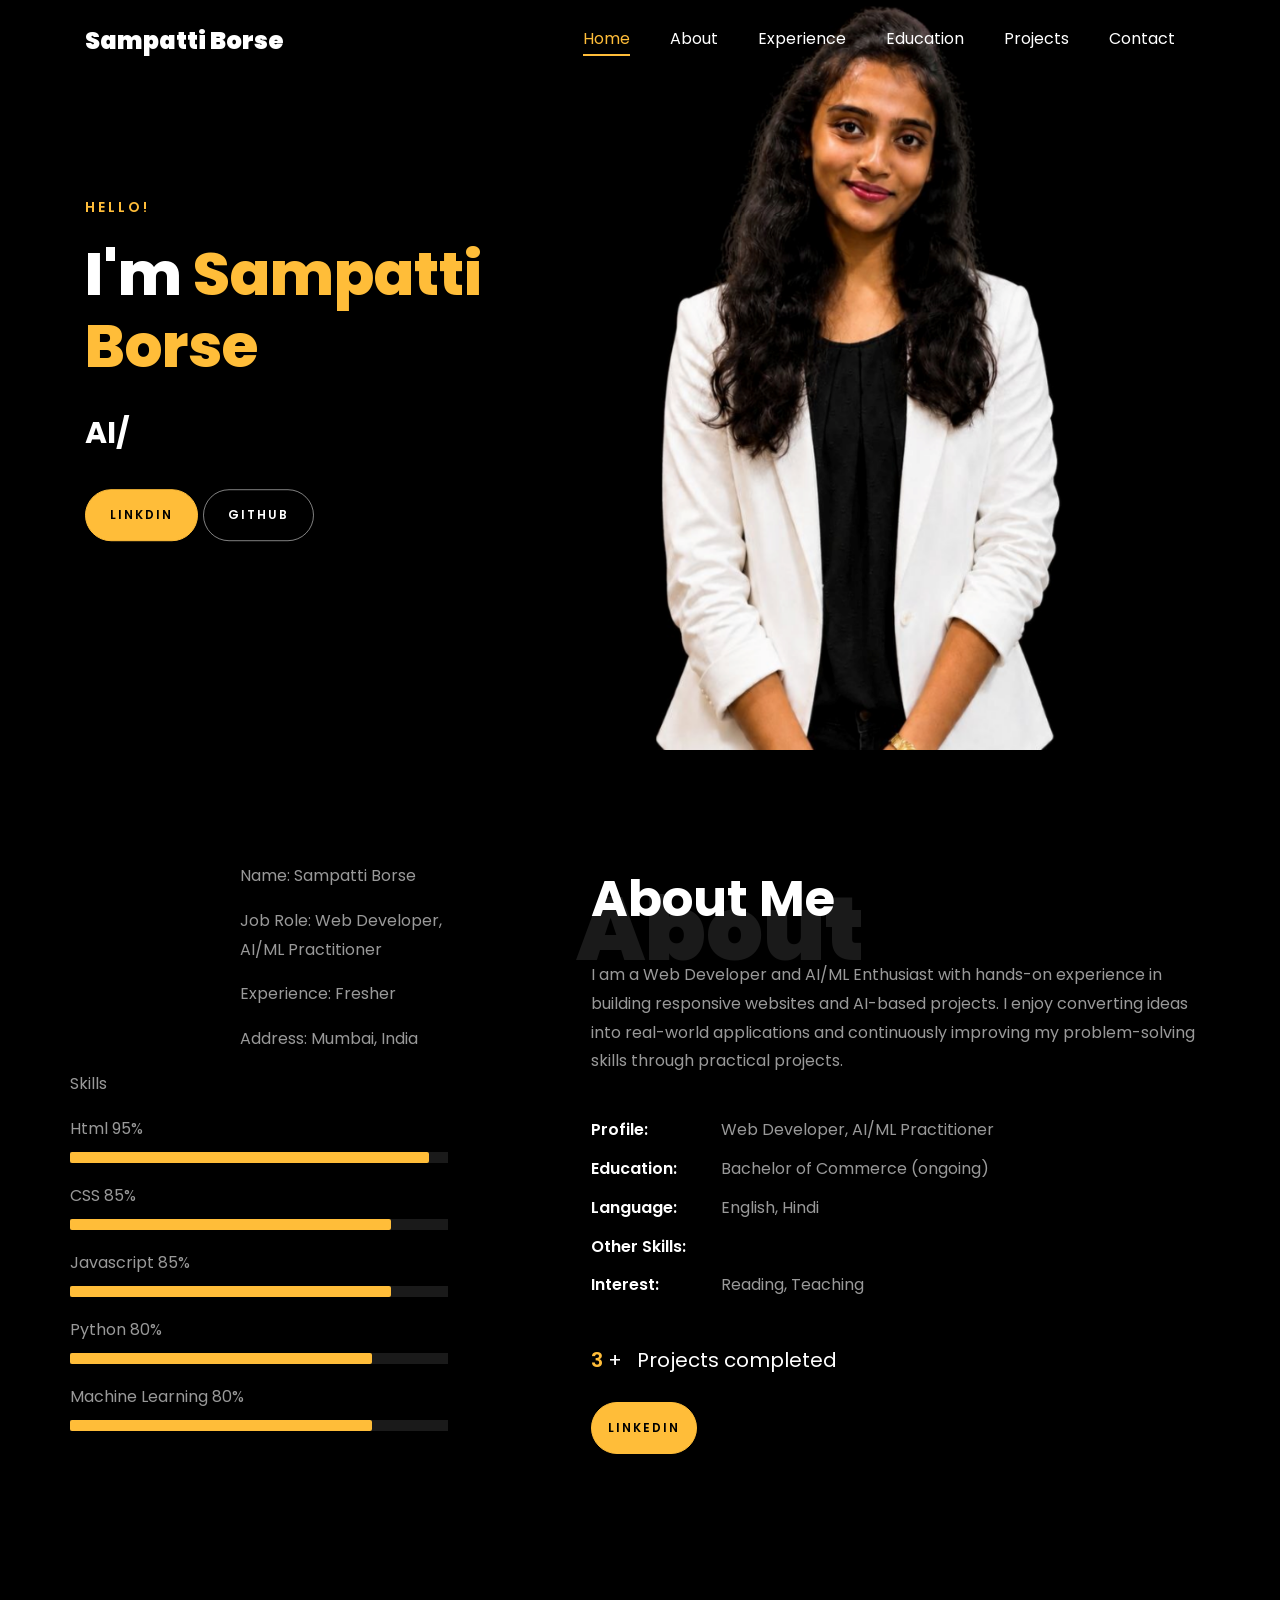
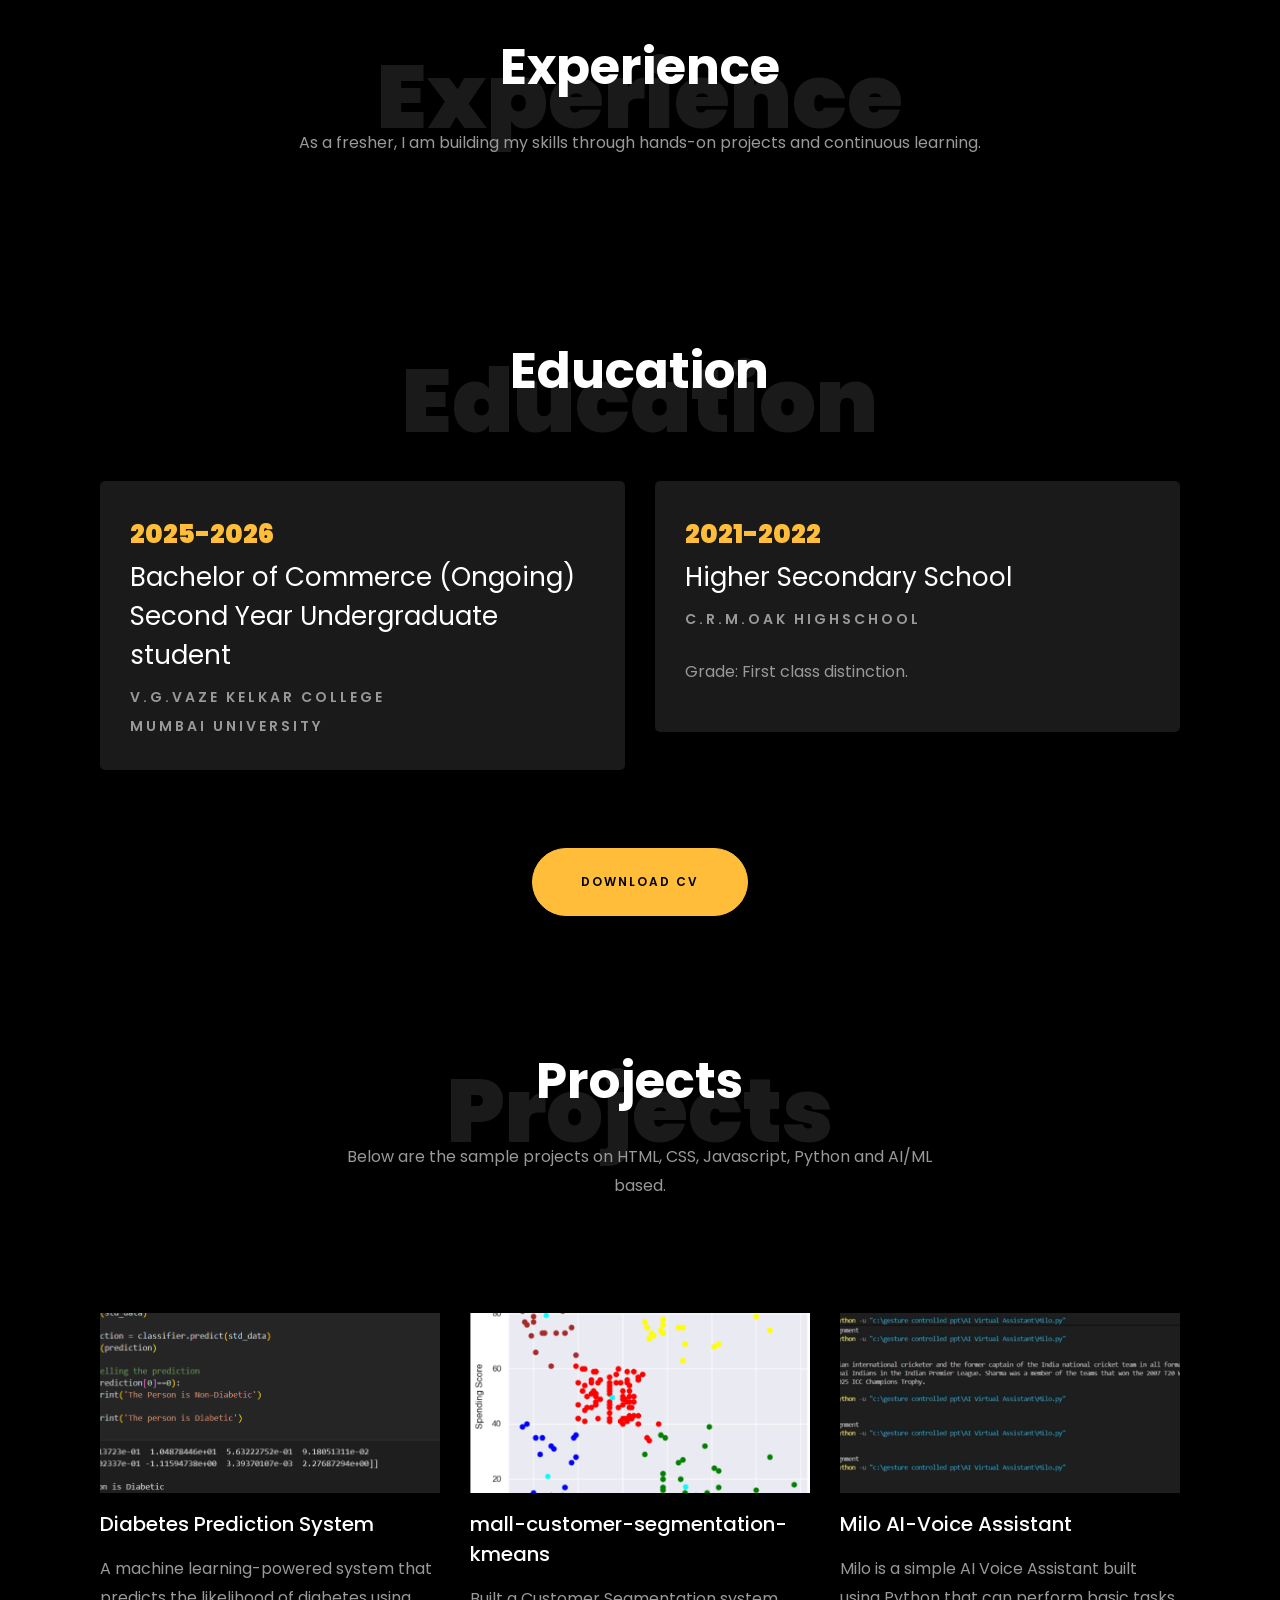
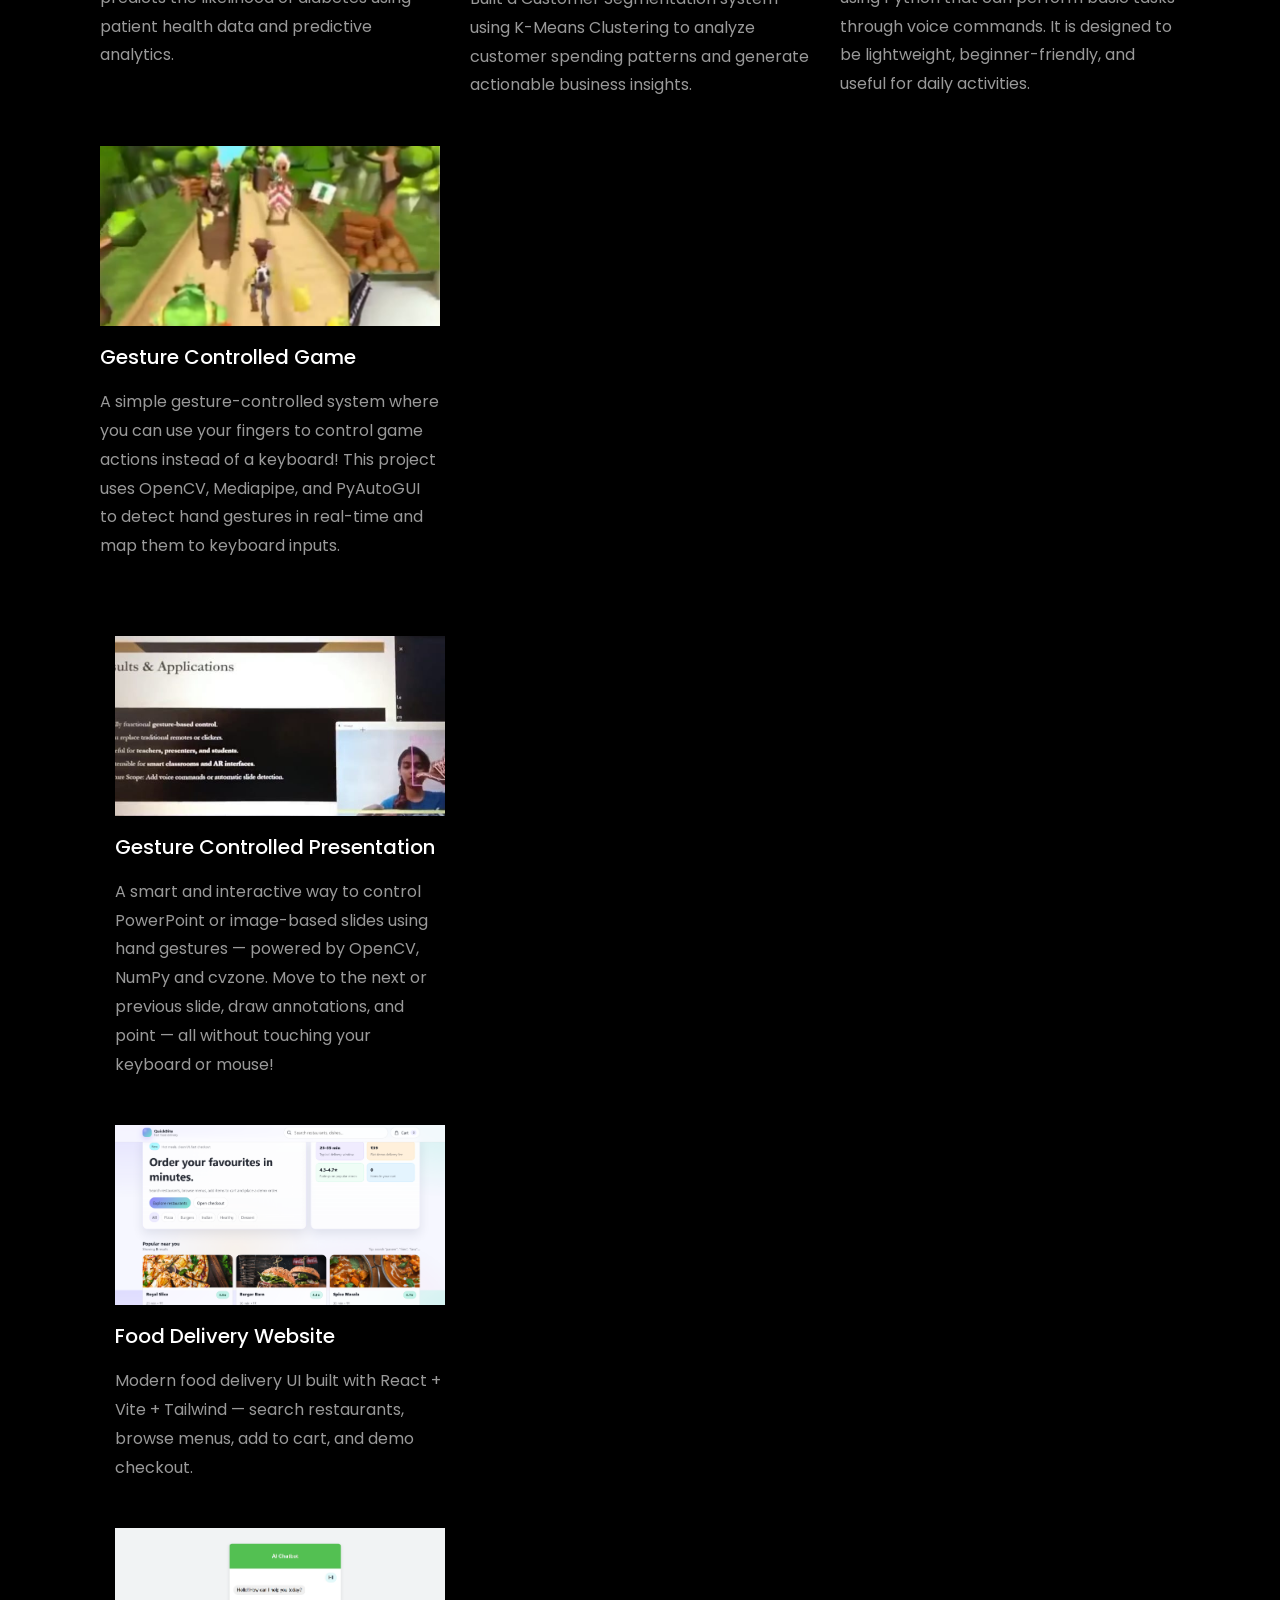
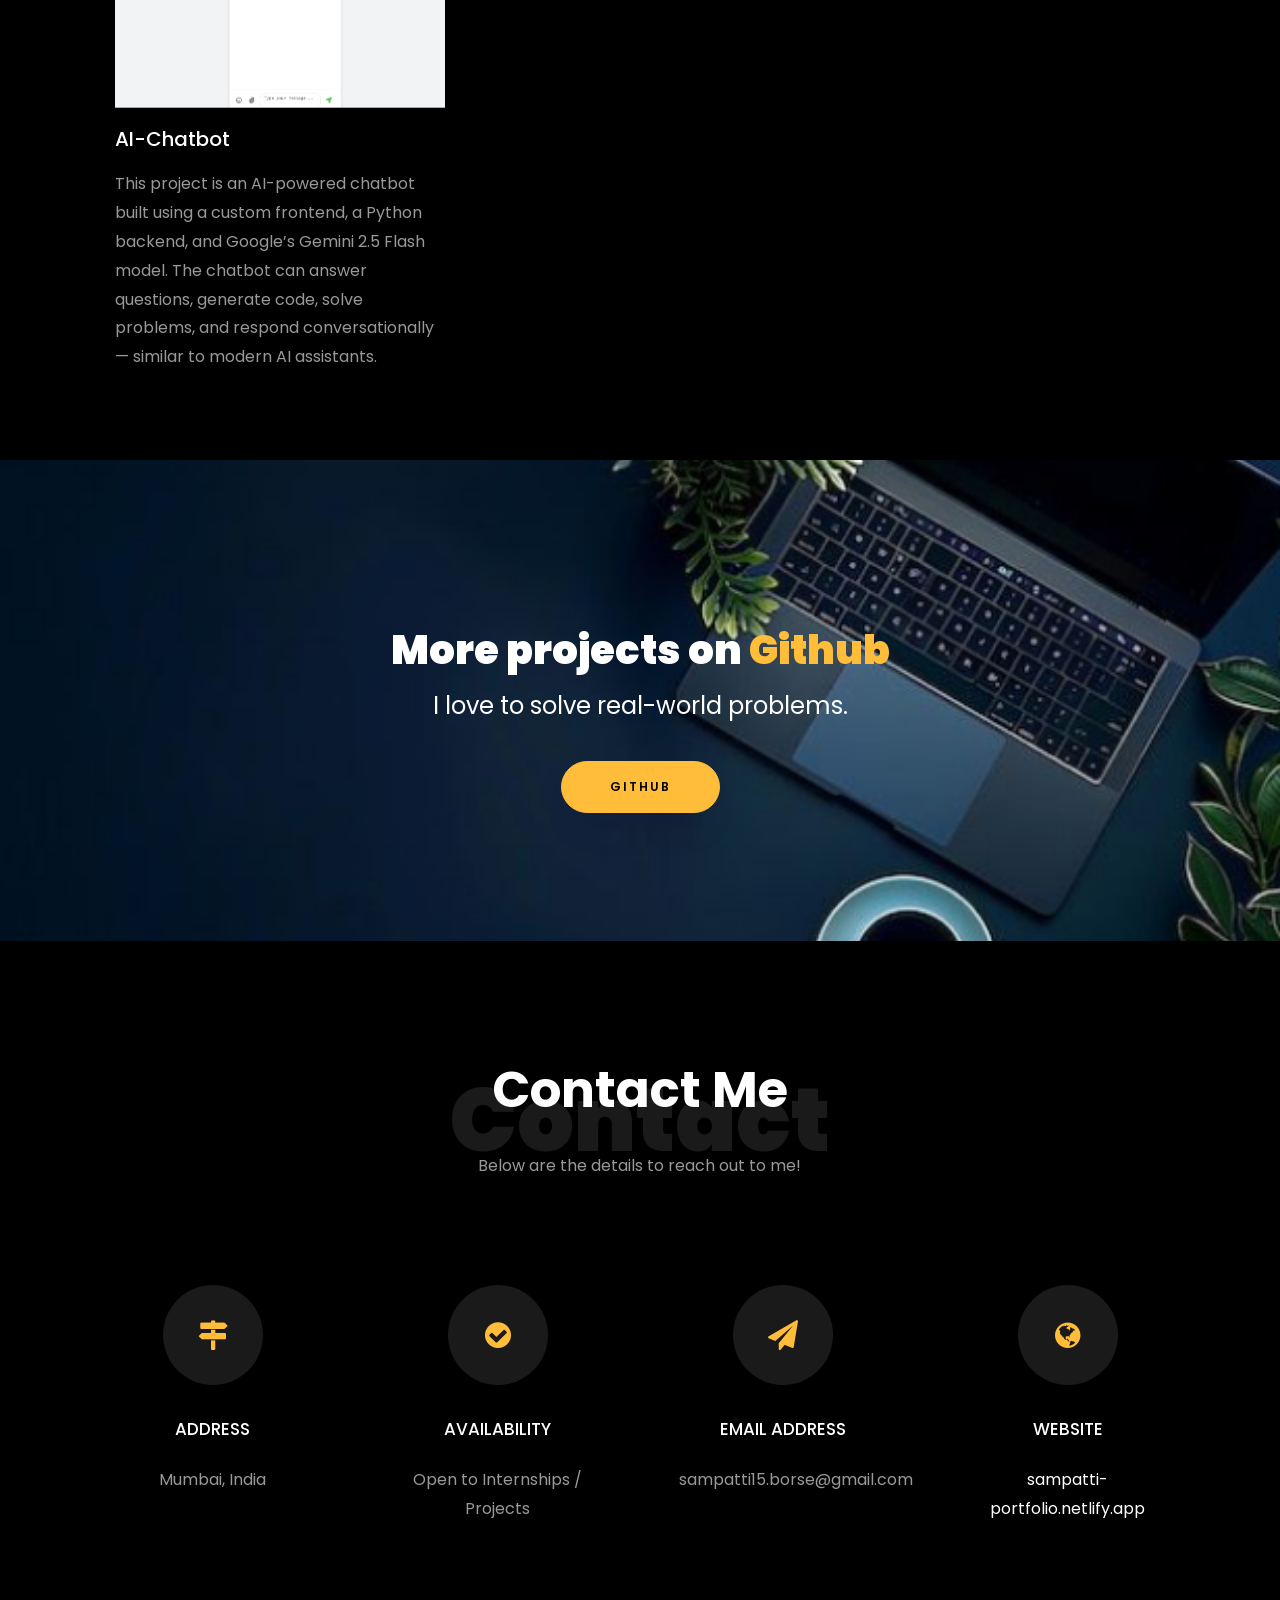
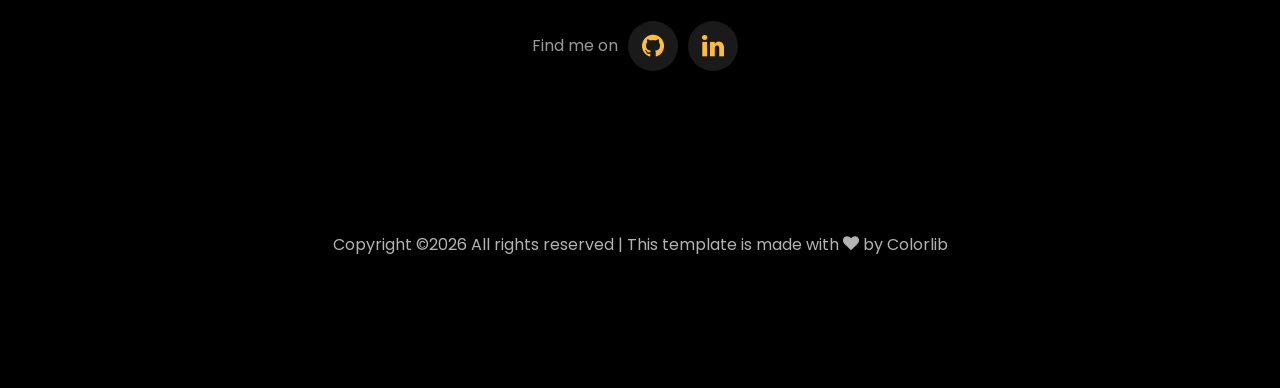
==== index.html @ b62959b1 "Change background image format from JPG to PNG" ====
<!DOCTYPE html>
<html lang="en">
  <head>
    <title>Sampatti Borse Portfolio</title>
    <meta charset="utf-8">
    <meta name="viewport" content="width=device-width, initial-scale=1, shrink-to-fit=no">
    
    <link href="https://fonts.googleapis.com/css?family=Poppins:100,200,300,400,500,600,700,800,900" rel="stylesheet">

    <link rel="stylesheet" href="css/open-iconic-bootstrap.min.css">
    <link rel="stylesheet" href="css/animate.css">
    
    <link rel="stylesheet" href="css/owl.carousel.min.css">
    <link rel="stylesheet" href="css/owl.theme.default.min.css">
    <link rel="stylesheet" href="css/magnific-popup.css">

    <link rel="stylesheet" href="css/aos.css">

    <link rel="stylesheet" href="css/ionicons.min.css">
    
    <link rel="stylesheet" href="css/flaticon.css">
    <link rel="stylesheet" href="css/icomoon.css">
    <link rel="stylesheet" href="css/style.css">



<style>

/*======================================
//--//-->   ABOUT
======================================*/

.about-mf .box-shadow-full {
  padding-top: 4rem;
  padding-bottom: 4rem;
}

.about-mf .about-img {
  margin-bottom: 2rem;
}

.about-mf .about-img img {
  margin-left: 10px;
}


.skill-mf .progress {
  /* background-color: #cde1f8; */
  margin: .5rem 0 1.2rem 0;
  border-radius: 0;
  height: .7rem;
}

.skill-mf .progress .progress-bar {
  height: .7rem;
  background-color: #ffbd39;
}


/* Animation styles */
#typing-animation {
  position: relative;
  font-size: 30px;
  font-weight: bold;
  color: rgb(255, 255, 255);
  overflow: hidden;
  white-space: nowrap;
  animation: typing 3s steps(20, end) infinite;
}

#typing-animation:before {
  content: "";
  /* position: absolute; */
  top: 0;
  left: 0;
  width: 0;
  height: 100%;
  background-color: #ccc;
  animation: typing-cursor 0.5s ease-in-out infinite;
}

@keyframes typing {
  from {
    width: 0;
  }
  to {
    width: 100%;
  }
}

@keyframes typing-cursor {
  from {
    width: 5px;
  }
  to {
    width: 0;
  }
}


/* project image zoom effect */

.zoom-effect {
  overflow: hidden;
  transition: transform 0.3s ease-out;
}

.zoom-effect:hover {
  transform: scale(1.1);
}


</style>


  </head>
  <body data-spy="scroll" data-target=".site-navbar-target" data-offset="300">
	  
	  
    <nav class="navbar navbar-expand-lg navbar-dark ftco_navbar ftco-navbar-light site-navbar-target" id="ftco-navbar">
	    <div class="container">
	      <a class="navbar-brand" href="index.html">Sampatti Borse</a>
	      <button class="navbar-toggler js-fh5co-nav-toggle fh5co-nav-toggle" type="button" data-toggle="collapse" data-target="#ftco-nav" aria-controls="ftco-nav" aria-expanded="false" aria-label="Toggle navigation">
	        <span class="oi oi-menu"></span> Menu
	      </button>

	      <div class="collapse navbar-collapse" id="ftco-nav">
	        <ul class="navbar-nav nav ml-auto">
	          <li class="nav-item"><a href="#home-section" class="nav-link"><span>Home</span></a></li>
	          <li class="nav-item"><a href="#about-section" class="nav-link"><span>About</span></a></li>
	          <li class="nav-item"><a href="#experience-section" class="nav-link"><span>Experience</span></a></li>
			   <li class="nav-item"><a href="#education-section" class="nav-link"><span>Education</span></a></li>
	          <li class="nav-item"><a href="#project-section" class="nav-link"><span>Projects</span></a></li>
	          <li class="nav-item"><a href="#contact-section" class="nav-link"><span>Contact</span></a></li>
	        </ul>
	      </div>
	    </div>
	  </nav>
	  <section id="home-section" class="hero">
		  <div class="home-slider  owl-carousel">
	       <div class="slider-item ">
	      	<div class="overlay"></div>
	         <div class="container">
	          <div class="row d-md-flex no-gutters slider-text align-items-end justify-content-end" data-scrollax-parent="true">
	          	<div class="one-third js-fullheight order-md-last img" style="background-image:url(images/background_1.png);">
	          	 <div class="overlay"></div>
	          	</div>
		          <div class="one-forth d-flex  align-items-center ftco-animate" data-scrollax=" properties: { translateY: '70%' }">
		          	<div class="text">
		          		<span class="subheading">Hello!</span>
			            <h1 class="mb-4 mt-3">I'm <span>Sampatti Borse</span></h1>

						<!-- Element to contain animated typing -->
						<span id="typing-animation"></span>

						<script>

						// Initialize the typing animation
						const typingAnimationElement = document.getElementById('typing-animation');

						// Create an array of typing text
						const typingTexts = [
						'Web Developer ',
						'AI/ML Practitioner  ',
						];

						// Create a function to display the typing animation for a given text
						function playTypingAnimation(text) {
						// Loop through each character and add it to the element
						for (let i = 0; i < text.length; i++) {
							setTimeout(() => {
							typingAnimationElement.textContent += text[i];
							}, i * 200); // Increase the delay to slow down the typing animation
						}

						// Once the animation is complete, reset the text and start over
						setTimeout(() => {
							typingAnimationElement.textContent = '';
							playTypingAnimation(typingTexts[(typingTexts.indexOf(text) + 1) % typingTexts.length]);
						}, text.length * 200);
						}

						// Start the typing animation loop
						playTypingAnimation(typingTexts[0]);

						</script>

						<br>
						<br>
			            <!-- <h2></h2> -->
						<!-- <h2 </h2> -->
						<!-- <br> -->
			            <p><a href="https://www.linkedin.com/in/sampatti-borse-0441b5318?utm_source=share&utm_campaign=share_via&utm_content=profile&utm_medium=android_app" class="btn btn-primary py-3 px-4">Linkdin</a> 
							<a href="https://github.com/Sampatti15" class="btn btn-white btn-outline-white py-3 px-4">GitHub</a></p>
		            </div>
		          </div>
	        	</div>
	        </div>
	      </div>
		</div>
    </section>



    <section class="ftco-about img ftco-section ftco-no-pb" id="about-section">
    	<div class="container">
			<div class="row">
				<div class="row d-flex align-items-stretch">
				<!-- <div class="row d-flex"> -->
					<div class="col-md-6 col-lg-5 d-flex">
						<div class="img-about img d-flex align-items-stretch">
							<div class="overlay">
								<div class="row">
									<div class="col-sm-6 col-md-5">
									  <div class="about-img">
										<img src="background_2.jpeg" class="img-fluid rounded b-shadow-a" alt="">
									  </div>
									</div>
									<!-- Details next to profile image -->
									<div class="col-sm-6 col-md-7">
									  <div class="about-info">
										<p><span class="title-s">Name: </span> <span>Sampatti Borse</span></p>
										<p><span class="title-s">Job Role: </span> <span>Web Developer, AI/ML Practitioner</span></p>
										<p><span class="title-s">Experience: </span> <span>Fresher</span></p>
										<p><span class="title-s">Address: </span> <span>Mumbai, India</span></p>
									  </div>
									</div>
								  </div>

								<div class="skill-mf">
									<p class="title-s">Skills</p>
									<span>Html</span> <span class="pull-right">95%</span>
									<div class="progress">
										<div class="progress-bar" role="progressbar" style="width: 95%;" aria-valuenow="95" aria-valuemin="0"
											aria-valuemax="100"></div>
									</div>

									<span>CSS</span> <span class="pull-right">85%</span>
									<div class="progress">
										<div class="progress-bar" role="progressbar" style="width: 85%" aria-valuenow="85" aria-valuemin="0"
											aria-valuemax="100"></div>
									</div>
									
									<span>Javascript</span> <span class="pull-right">85%</span>
									<div class="progress">
										<div class="progress-bar" role="progressbar" style="width: 85%" aria-valuenow="85" aria-valuemin="0"
											aria-valuemax="100"></div>
									</div>
									
									<span>Python</span> <span class="pull-right">80%</span>
									<div class="progress">
										<div class="progress-bar" role="progressbar" style="width: 80%" aria-valuenow="90" aria-valuemin="0"
											aria-valuemax="100"></div>
									</div>
									
									<span>Machine Learning</span> <span class="pull-right">80%</span>
									<div class="progress">
										<div class="progress-bar" role="progressbar" style="width: 80%" aria-valuenow="80" aria-valuemin="0"
											aria-valuemax="100"></div>
									</div>
								</div>
							</div>
						</div>
					</div>
					
					<div class="col-md-6 col-lg-7 pl-lg-5 pb-5">
						<div class="row justify-content-start pb-3">
							<div class="col-md-12 heading-section ftco-animate">
								
								<h1 class="big">About</h1>
								<h2 class="mb-4">About Me</h2>
								
								<p>I am a Web Developer and AI/ML Enthusiast with hands-on experience in building responsive websites and AI-based projects. I enjoy converting ideas into real-world applications and continuously improving my problem-solving skills through practical projects. </p>
								<ul class="about-info mt-4 px-md-0 px-2">
									<li class="d-flex"><span>Profile:</span> <span>Web Developer, AI/ML Practitioner</span></li>
									<li class="d-flex"><span>Education:</span> <span>Bachelor of Commerce (ongoing)</span></li>
									<li class="d-flex"><span>Language:</span> <span>English, Hindi</span></li>
									<li class="d-flex"><span>Other Skills:</span> <span></span></li>
									<li class="d-flex"><span>Interest:</span> <span>Reading, Teaching</span></li>
									
								</ul>
							</div>
						</div>


						<div class="counter-wrap ftco-animate d-flex mt-md-3">
							<div class="text">
								<p class="mb-4">
									<span class="number" data-number="10">0</span> <span>+</span>
									<span>&nbsp; Projects completed</span>
								</p>
							 <p><a href="https://www.linkedin.com/in/sampatti-borse-0441b5318?utm_source=share&utm_campaign=share_via&utm_content=profile&utm_medium=android_app" class="btn btn-primary py-3 px-3">LinkedIn</a></p> 
							</div>
						</div>
					</div>
				</div>
			</div>
		</div>
    </section>


    <!-- <section class="ftco-section ftco-no-pb" id="resume-section">
    	<div class="container">
    		<div class="row justify-content-center pb-5">
          <div class="col-md-10 heading-section text-center ftco-animate">
          	<h1 class="big big-2">Resume</h1>
            <h2 class="mb-4">Resume</h2>
            <p> </p>
          </div>
        </div> -->

		 <section class="ftco-section ftco-no-pb" id="experience-section">
    	<div class="container">
    		<div class="row justify-content-center pb-5">
          <div class="col-md-10 heading-section text-center ftco-animate">
          	<h1 class="big big-2">Experience</h1>
            <h2 class="mb-4">Experience</h2>
            <p> As a fresher, I am building my skills through hands-on projects and continuous learning.</p>
          </div>
        </div> 

		<section class="ftco-section ftco-no-pb" id="education-section">
    	<div class="container">
    		<div class="row justify-content-center pb-5">
          <div class="col-md-10 heading-section text-center ftco-animate">
          	<h1 class="big big-2">Education</h1>
            <h2 class="mb-4">Education</h2>
            <p> </p>
          </div>
        </div> 
		
		
		<!-- <div class="row">
				<div class="col-md-6">
					<div class="resume-wrap ftco-animate">
						<span class="date"></span>
						<h2></h2>
						<span class="position"</span>
						<p class="mt-4"> 
							<ul>
								<li></li>
								<li></li>
								<li></li>
							</ul>
						</p>
					</div>

				</div>

				<div class="col-md-6">
					<div class="resume-wrap ftco-animate">
						<span class="date"></span>
						<h2></h2>
						<span class="position"></span>
						<p class="mt-4"> 
							<ul>
								<li></li>
								<li></li>
								<li></li>
							</ul>
						</p>
					</div>

				</div>
			</div>

		<br>
		<br> -->

		<!-- <div class="row">
			<h1 class="big-4">Education</h1>
			<div class="underline"></div>
		</div>
		<br> -->
		
			<div class="row">
    			<div class="col-md-6">
    				<div class="resume-wrap ftco-animate">
    					<span class="date">2025-2026</span>
    					<h2>Bachelor of Commerce (Ongoing) <br> Second Year Undergraduate student</h2>
    					<span class="position">V.G.Vaze Kelkar College</span><br>
						<span class="position">Mumbai University</span>
    					<!-- <p class="mt-4">Grade: First class distinction.</p> -->
    				</div>
    			</div>

    			<div class="col-md-6">
    				<div class="resume-wrap ftco-animate">
    					<span class="date">2021-2022</span>
    					<h2>Higher Secondary School</h2>
    					<span class="position">C.R.M.Oak Highschool</span>
    					<p class="mt-4">Grade: First class distinction.</p>
    				</div>
				</div>
    		</div>

    	 <div class="row justify-content-center mt-5">
    			<div class="col-md-6 text-center ftco-animate">
    				<p><a href="#" class="btn btn-primary py-4 px-5">Download CV</a></p>
    			</div>
    		</div>
    	</div>
    </section> 

   

    <section class="ftco-section" id="project-section">
      <div class="container">
        <div class="row justify-content-center mb-5 pb-5">
          <div class="col-md-7 heading-section text-center ftco-animate">
            <h1 class="big big-2">Projects</h1>
            <h2 class="mb-4">Projects</h2>
            <p>Below are the sample projects on HTML, CSS, Javascript, Python and AI/ML based.</p>
          </div>
        </div>
        <div class="row d-flex">

          <div class="col-md-4 d-flex ftco-animate">
          	<div class="blog-entry justify-content-end">
              <a href="https://github.com/Sampatti15/Diabetes-Prediction-System" class="block-20 zoom-effect" style="background-image: url('images/project_1.png');">
              </a>
              <div class="text mt-3 float-right d-block">
              <h3 class="heading"><a href="https://github.com/Sampatti15/Diabetes-Prediction-System">Diabetes Prediction System</a></h3>
                <p>A machine learning-powered system that predicts the likelihood of diabetes using patient health data and predictive analytics.</p>
              </div>
            </div>
          </div>

		   <div class="col-md-4 d-flex ftco-animate">
          	<div class="blog-entry justify-content-end">
              <a href="https://github.com/Sampatti15/mall-customer-segmentation-kmeans" class="block-20 zoom-effect" style="background-image: url('images/project_2.png');">
              </a>
              <div class="text mt-3 float-right d-block">
              <h3 class="heading"><a href="https://github.com/Sampatti15/mall-customer-segmentation-kmeans">mall-customer-segmentation-kmeans</a></h3>
                <p>Built a Customer Segmentation system using K-Means Clustering to analyze customer spending patterns and generate actionable business insights.</p>
              </div>
            </div>
          </div>
           
		  <div class="col-md-4 d-flex ftco-animate">
          	<div class="blog-entry justify-content-end">
              <a href="https://github.com/Sampatti15/Milo---AI-Voice-Assistant" class="block-20 zoom-effect" style="background-image: url('images/Milo.png');">
              </a>
              <div class="text mt-3 float-right d-block">

                <h3 class="heading"><a href="https://github.com/Sampatti15/Milo---AI-Voice-Assistant">Milo AI-Voice Assistant</a></h3>
                <p>Milo is a simple AI Voice Assistant built using Python that can perform basic tasks through voice commands. It is designed to be lightweight, beginner-friendly, and useful for daily activities.</p>
              </div>
            </div>
          </div>
           
		  <div class="col-md-4 d-flex ftco-animate">
          	<div class="blog-entry">
              <a href="https://github.com/Sampatti15/Gesture-control-game-.git" class="block-20 zoom-effect" style="background-image: url('images/project_3.jpg');">
              </a>
              <div class="text mt-3 float-right d-block">

                <h3 class="heading"><a href="https://github.com/Sampatti15/Gesture-control-game-.git">Gesture Controlled Game</a></h3>
                <p>A simple gesture-controlled system where you can use your fingers to control game actions instead of a keyboard! This project uses OpenCV, Mediapipe, and PyAutoGUI to detect hand gestures in real-time and map them to keyboard inputs.</p>
              </div>
            </div>
          </div>
        </div>
	<br>
		<!-- added justify-content-center to center align the last two projects -->
		<!--<div class="row d-flex justify-content-center">-->
			<div class="col-md-4 d-flex ftco-animate">
				<div class="blog-entry justify-content-end">
				<a href="https://github.com/Sampatti15/Gesture-controlled-presentation.git" class="block-20 zoom-effect" style="background-image: url('images/project_4.jpg');">
				</a>
				<div class="text mt-3 float-right d-block">
  
				  <h3 class="heading"><a href="https://github.com/Sampatti15/Gesture-controlled-presentation.git">Gesture Controlled Presentation</a></h3>
				  <p>A smart and interactive way to control PowerPoint or image-based slides using hand gestures — powered by OpenCV, NumPy and cvzone.
Move to the next or previous slide, draw annotations, and point — all without touching your keyboard or mouse!</p>
				</div>
			  </div>
			</div>

			<div class="col-md-4 d-flex ftco-animate">
          	<div class="blog-entry justify-content-end">
              <a href="https://github.com/Sampatti15/Food-Delivery-website" class="block-20 zoom-effect" style="background-image: url('images/food.png');">
              </a>
              <div class="text mt-3 float-right d-block">
              <h3 class="heading"><a href="https://github.com/Sampatti15/Food-Delivery-website">Food Delivery Website</a></h3>
                <p>Modern food delivery UI built with React + Vite + Tailwind — search restaurants, browse menus, add to cart, and demo checkout.</p>
              </div>
            </div>
          </div>
			 
			<div class="col-md-4 d-flex ftco-animate">
				<div class="blog-entry justify-content-end">
				<a href="https://github.com/Sampatti15/AI-Chatbot.git" class="block-20 zoom-effect" style="background-image: url('images/project_5.jpg');">
				</a>
				<div class="text mt-3 float-right d-block">
					<h3 class="heading"><a href="https://github.com/Sampatti15/AI-Chatbot.git"><a>AI-Chatbot</a></h3>
				  <p>This project is an AI-powered chatbot built using a custom frontend, a Python backend, and Google’s Gemini 2.5 Flash model.
The chatbot can answer questions, generate code, solve problems, and respond conversationally — similar to modern AI assistants.</p>
				</div>
			  </div>
			</div>
		 </div>
	  </div>
    </section>

	<!-- <section class="ftco-section ftco-no-pt ftco-no-pb ftco-counter img" id="section-counter">
      <div class="container">
		<div class="row d-md-flex align-items-center">
          <div class="col-md d-flex justify-content-center counter-wrap ftco-animate">
            <div class="block-18">
              <div class="text">
                <strong class="number" data-number="">0</strong>
                <span></span>
              </div>
            </div>
          </div>
          <div class="col-md d-flex justify-content-center counter-wrap ftco-animate">
            <div class="block-18">
              <div class="text">
                <strong class="number" data-number="10+">0</strong>
                <span>Projects</span>
              </div>
            </div>
          </div>
          <div class="col-md d-flex justify-content-center counter-wrap ftco-animate">
            <div class="block-18">
              <div class="text">
                <strong class="number" data-number="">0</strong>
                <span></span>
              </div>
            </div>
          </div>
          <div class="col-md d-flex justify-content-center counter-wrap ftco-animate">
            <div class="block-18">
              <div class="text">
                <strong class="number" data-number="">0</strong>
                <span></span>
              </div>
            </div>
          </div>
        </div>
      </div> -->
	
	  <div class="ftco-section ftco-hireme img margin-top" style="background-image: url(images/background_3.jpg)">
			<!-- <div class="container"> -->
				<div class="row justify-content-center">
					<div class="col-md-7 ftco-animate text-center">
						<h2>More projects on<span> Github  </span> </h2>
						<div class="heading"> <h4> I love to solve real-world problems. </h4>
						<br>
					    <p><a href="https://github.com/Sampatti15" class="btn btn-primary py-3 px-5">GitHub</a></p>
						</div>
					</div>
				</div>
			<!-- </div> -->
		</div>
	</section>



    <section class="ftco-section contact-section ftco-no-pb" id="contact-section">
      <div class="container">
      	<div class="row justify-content-center mb-5 pb-3">
          <div class="col-md-7 heading-section text-center ftco-animate">
            <h1 class="big big-2">Contact</h1>
            <h2 class="mb-4">Contact Me</h2>
            <p>Below are the details to reach out to me!</p>
          </div>
        </div>

        <div class="row d-flex contact-info mb-5">
          <div class="col-md-6 col-lg-3 d-flex ftco-animate">
          	<div class="align-self-stretch box p-4 text-center">
          		<div class="icon d-flex align-items-center justify-content-center">
          			<span class="icon-map-signs"></span>
          		</div>
          		<h3 class="mb-4">Address</h3>
	            <p>Mumbai, India</p>
	          </div>
          </div>
           <div class="col-md-6 col-lg-3 d-flex ftco-animate">
          	<div class="align-self-stretch box p-4 text-center">
          		<div class="icon d-flex align-items-center justify-content-center">
          			<span class="icon-check-circle"></span>
          		</div>
          		<h3 class="mb-4">Availability</h3>
	            <p>Open to Internships / Projects</p>
	          </div>   
          </div> 
          <div class="col-md-6 col-lg-3 d-flex ftco-animate">
          	<div class="align-self-stretch box p-4 text-center">
          		<div class="icon d-flex align-items-center justify-content-center">
          			<span class="icon-paper-plane"></span>
          		</div>
          		<h3 class="mb-4">Email Address</h3>
	            <p>sampatti15.borse@gmail.com</p>
	          </div>
          </div>
           <div class="col-md-6 col-lg-3 d-flex ftco-animate">
          	<div class="align-self-stretch box p-4 text-center">
          		<div class="icon d-flex align-items-center justify-content-center">
          			<span class="icon-globe"></span>
          		</div>
          		<h3 class="mb-4">Website</h3>
	            <p><a href="sampatti-portfolio.netlify.app">sampatti-portfolio.netlify.app</a></p>
	          </div>
          </div> 

		  <div class="container">
			<br>
			<br>
			<div class="row justify-content-center">
				<!--<div class="col-md-7 ftco-animate text-center">
					<h2>Have a<span> Question?  </span> <a href="" class="btn btn-primary py-3 px-5">Click Here</a> </h2>
				</div>
			</div> -->
				<br>
					<ul class="ftco-footer-social list-unstyled d-flex justify-content-center align-items-center mb-0">
					  <li class="ftco-animate normal-txt">Find me on  </li>
					  <li class="ftco-animate"><a href="https://github.com/Sampatti15"><span class="icon-github"></span></a></li>
					  <li class="ftco-animate"><a href="https://www.linkedin.com/in/sampatti-borse-0441b5318?utm_source=share&utm_campaign=share_via&utm_content=profile&utm_medium=android_app"><span class="icon-linkedin"></span></a></li>  
					</ul>
				<br>
		   </div>
   </div>
 </section>


 
	
    <footer class="ftco-footer ftco-section">
		<div class="container">
		  <div class="row">
			<div class="col-md-12 text-center">
  
			  <p><!-- Link back to Colorlib can't be removed. Template is licensed under CC BY 3.0. -->
	Copyright &copy;<script>document.write(new Date().getFullYear());</script> All rights reserved | This template is made with <i class="icon-heart color-danger" aria-hidden="true"></i> by <a href="https://colorlib.com" target="_blank">Colorlib</a>
	<!-- Link back to Colorlib can't be removed. Template is licensed under CC BY 3.0. --></p>
			</div>
		  </div>
		</div>
	  </footer>


  <!-- loader -->
  <div id="ftco-loader" class="show fullscreen"><svg class="circular" width="48px" height="48px"><circle class="path-bg" cx="24" cy="24" r="22" fill="none" stroke-width="4" stroke="#eeeeee"/><circle class="path" cx="24" cy="24" r="22" fill="none" stroke-width="4" stroke-miterlimit="10" stroke="#F96D00"/></svg></div>


  <script src="js/jquery.min.js"></script>
  <script src="js/jquery-migrate-3.0.1.min.js"></script>
  <script src="js/popper.min.js"></script>
  <script src="js/bootstrap.min.js"></script>
  <script src="js/jquery.easing.1.3.js"></script>
  <script src="js/jquery.waypoints.min.js"></script>
  <script src="js/jquery.stellar.min.js"></script>
  <script src="js/owl.carousel.min.js"></script>
  <script src="js/jquery.magnific-popup.min.js"></script>
  <script src="js/aos.js"></script>
  <script src="js/jquery.animateNumber.min.js"></script>
  <script src="js/scrollax.min.js"></script>
  
  <script src="js/main.js"></script>
    
  </body>
</html>
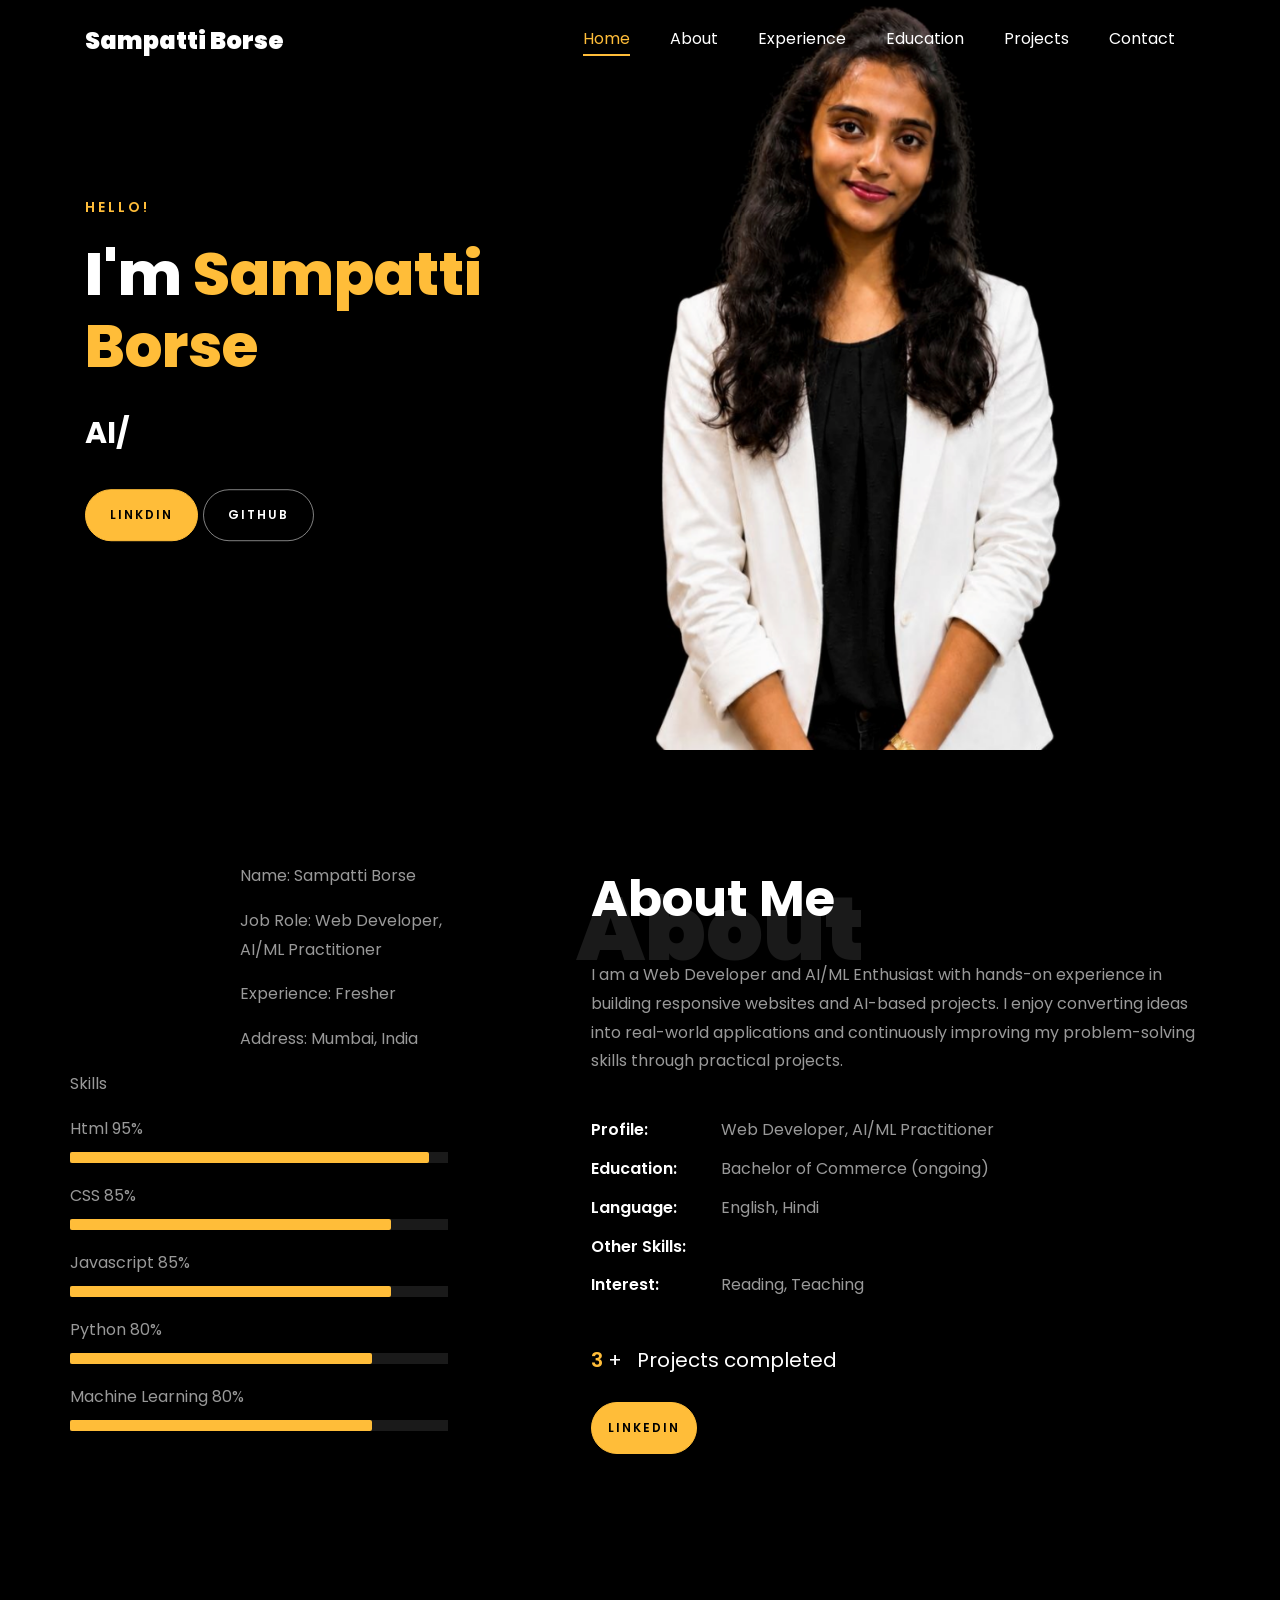
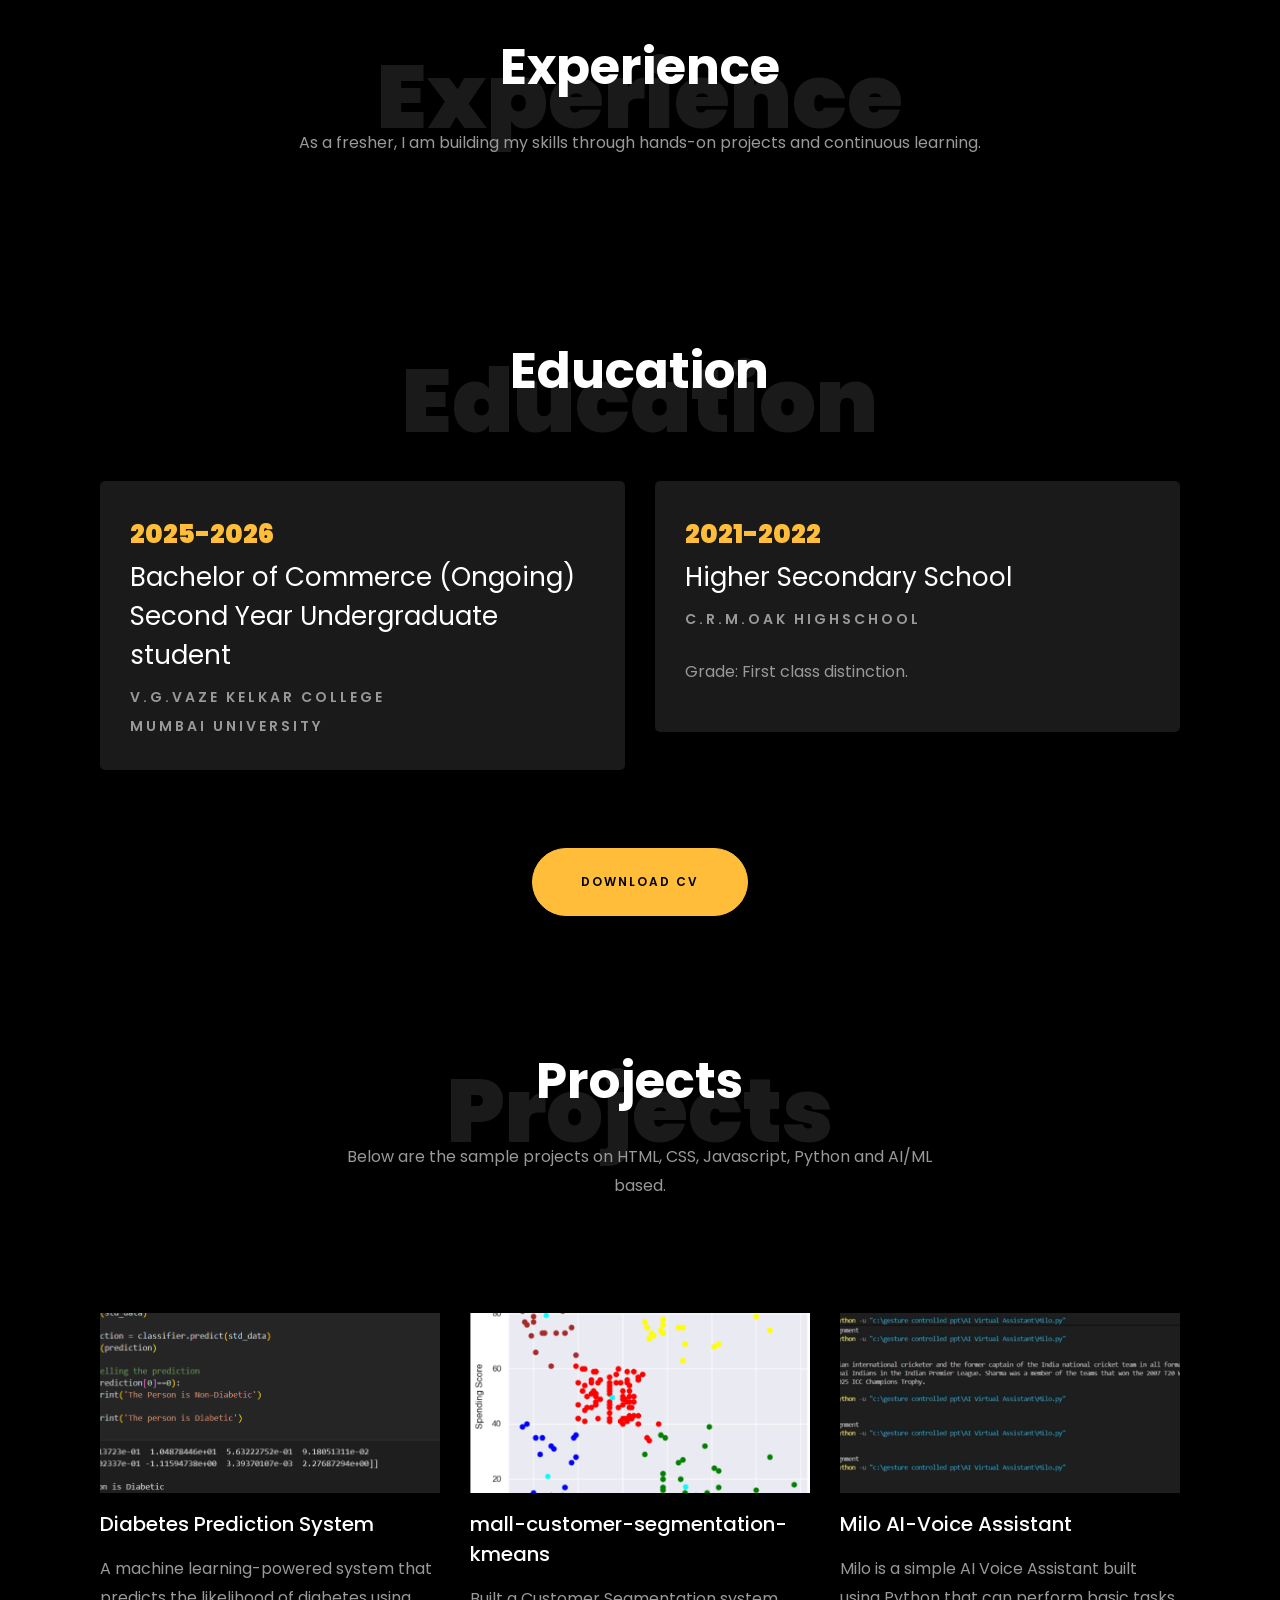
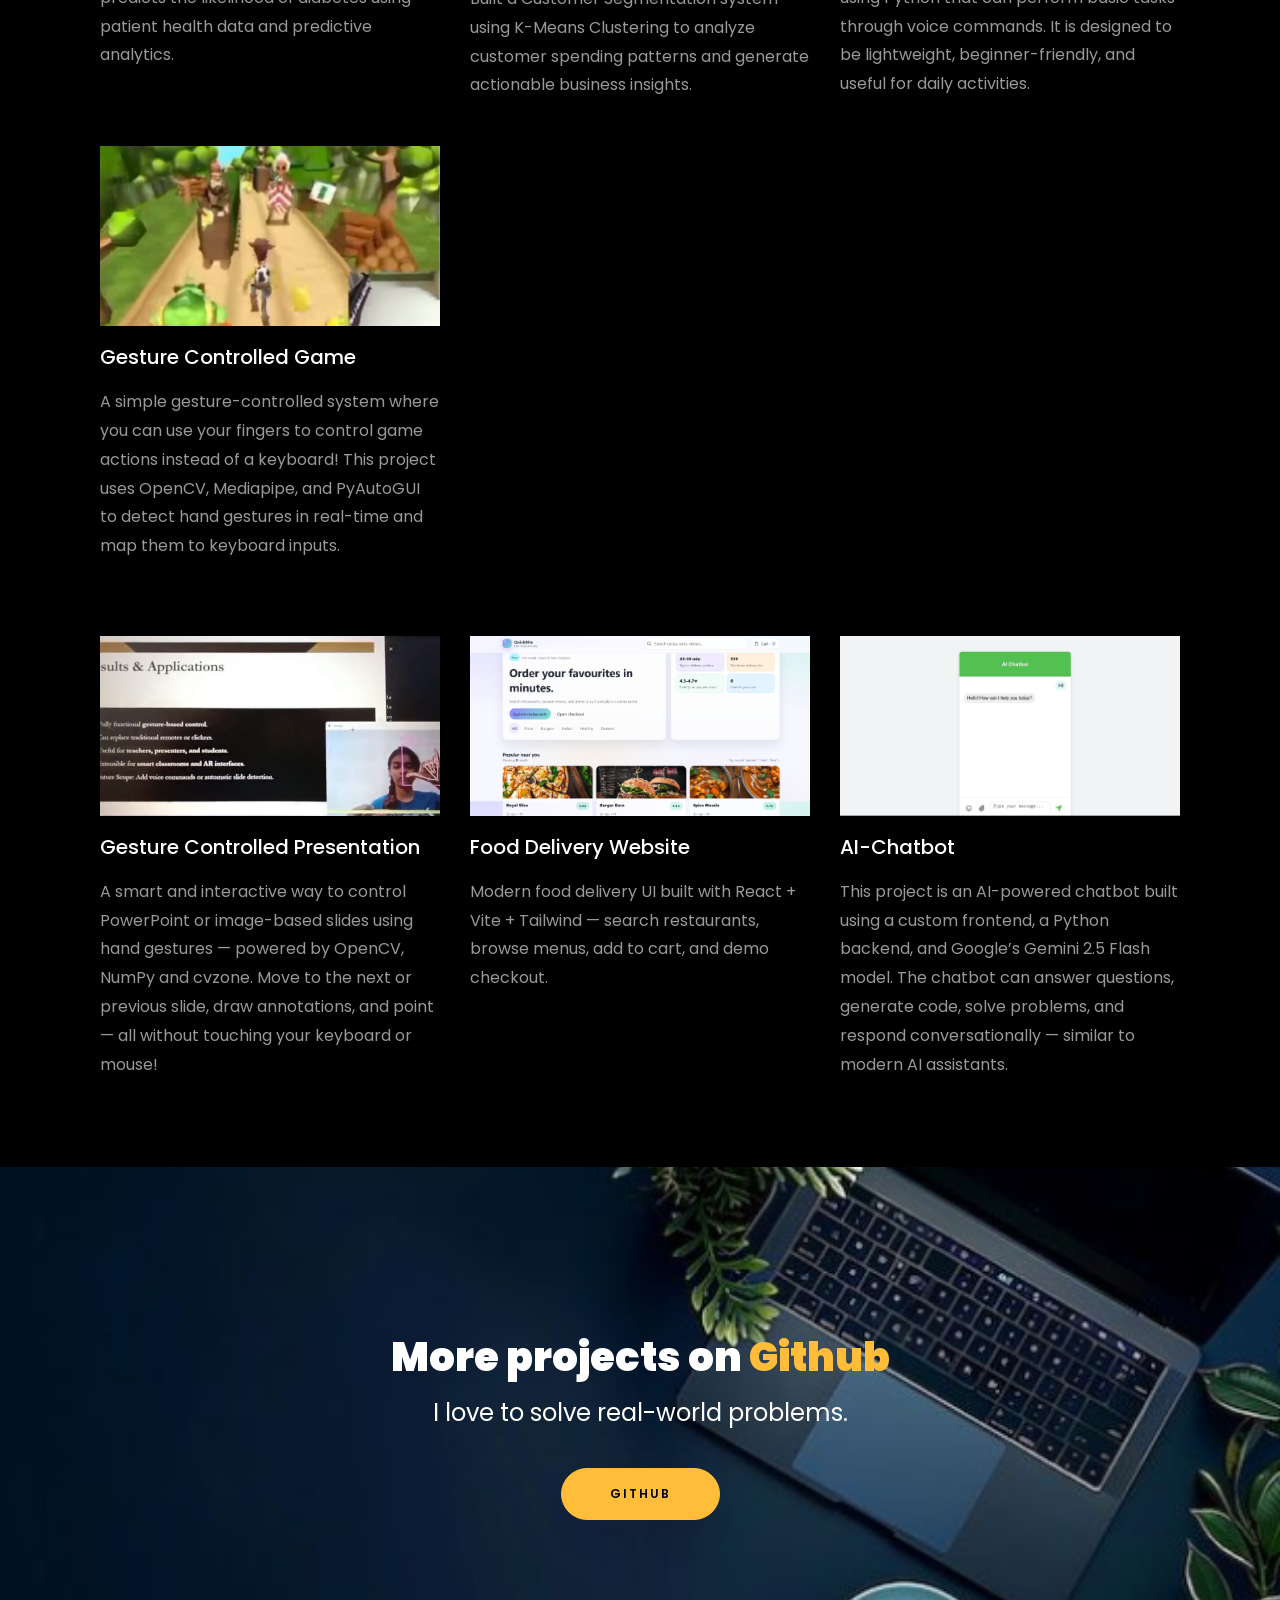
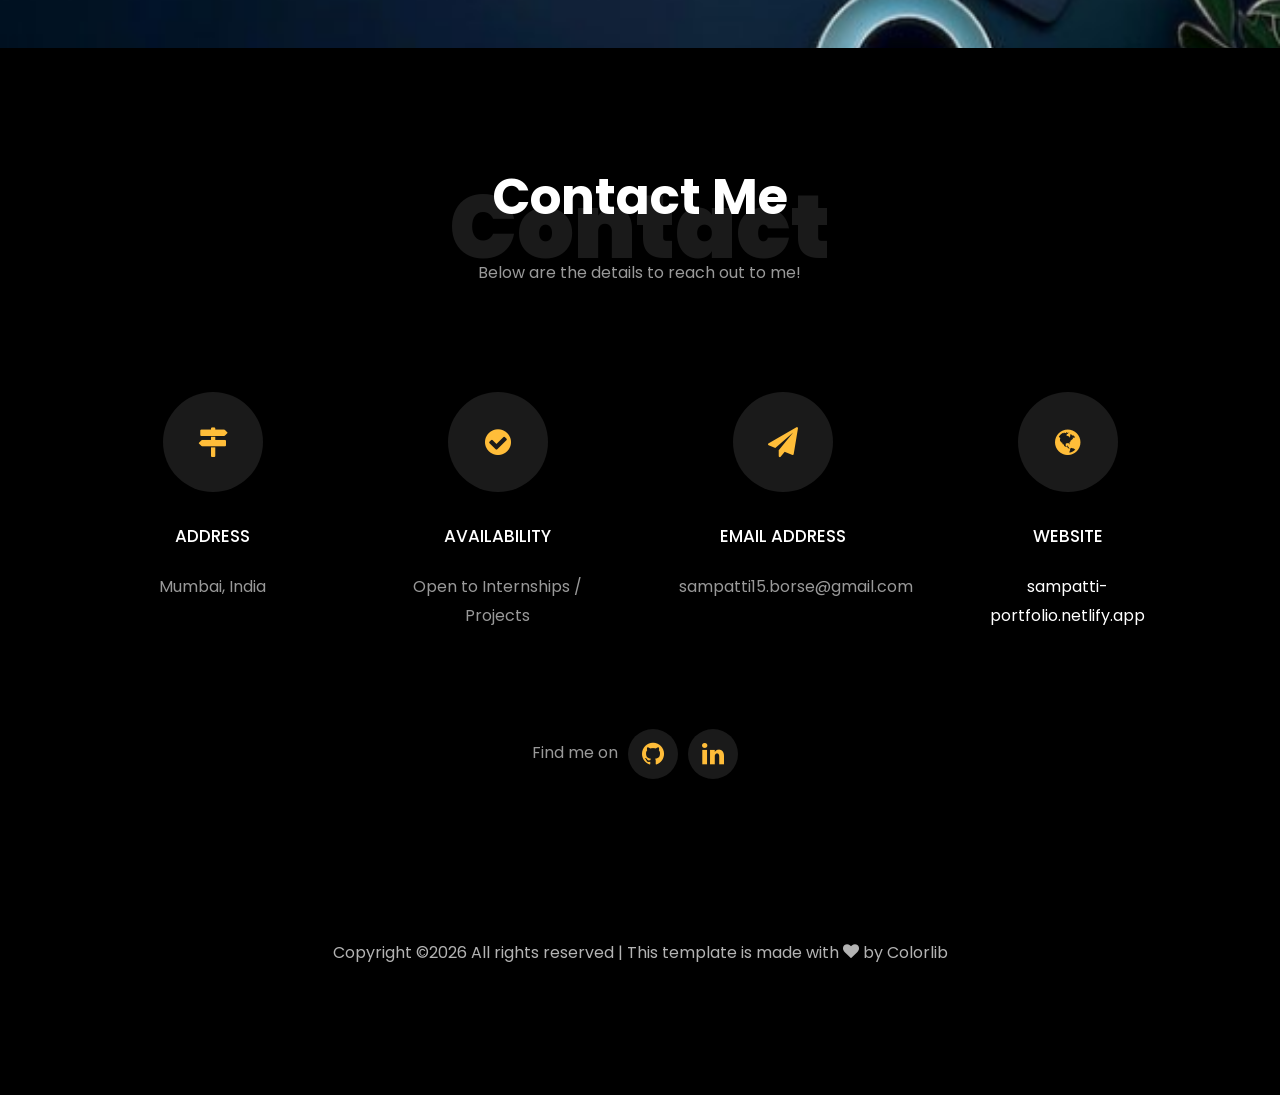
==== commit 5dbe6096: "Refactor HTML structure for project alignment" ====
--- a/index.html
+++ b/index.html
@@ -464,7 +464,8 @@
 	<br>
 		<!-- added justify-content-center to center align the last two projects -->
 		<!--<div class="row d-flex justify-content-center">-->
-			<div class="col-md-4 d-flex ftco-animate">
+		  <div class="row d-flex">
+		  <div class="col-md-4 d-flex ftco-animate">
 				<div class="blog-entry justify-content-end">
 				<a href="https://github.com/Sampatti15/Gesture-controlled-presentation.git" class="block-20 zoom-effect" style="background-image: url('images/project_4.jpg');">
 				</a>
@@ -501,6 +502,7 @@
 			</div>
 		 </div>
 	  </div>
+		 </div>
     </section>
 
 	<!-- <section class="ftco-section ftco-no-pt ftco-no-pb ftco-counter img" id="section-counter">
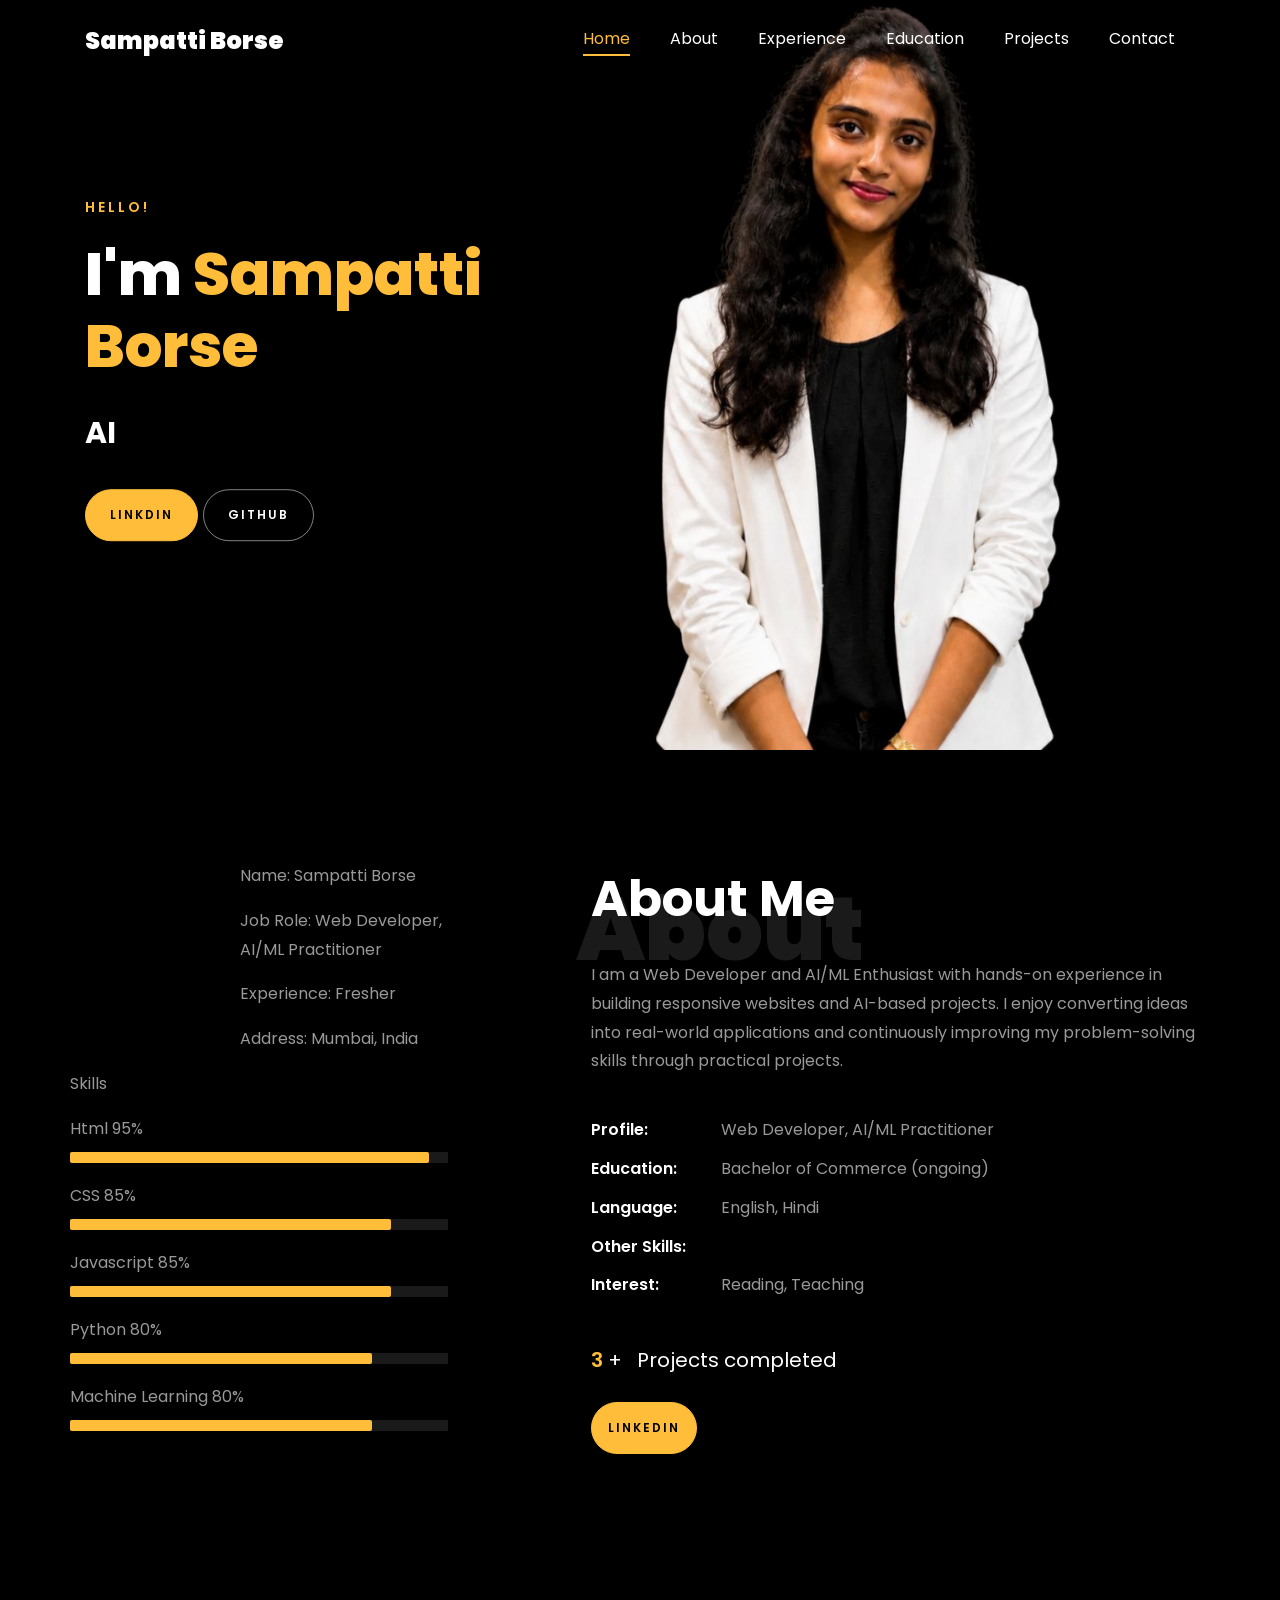
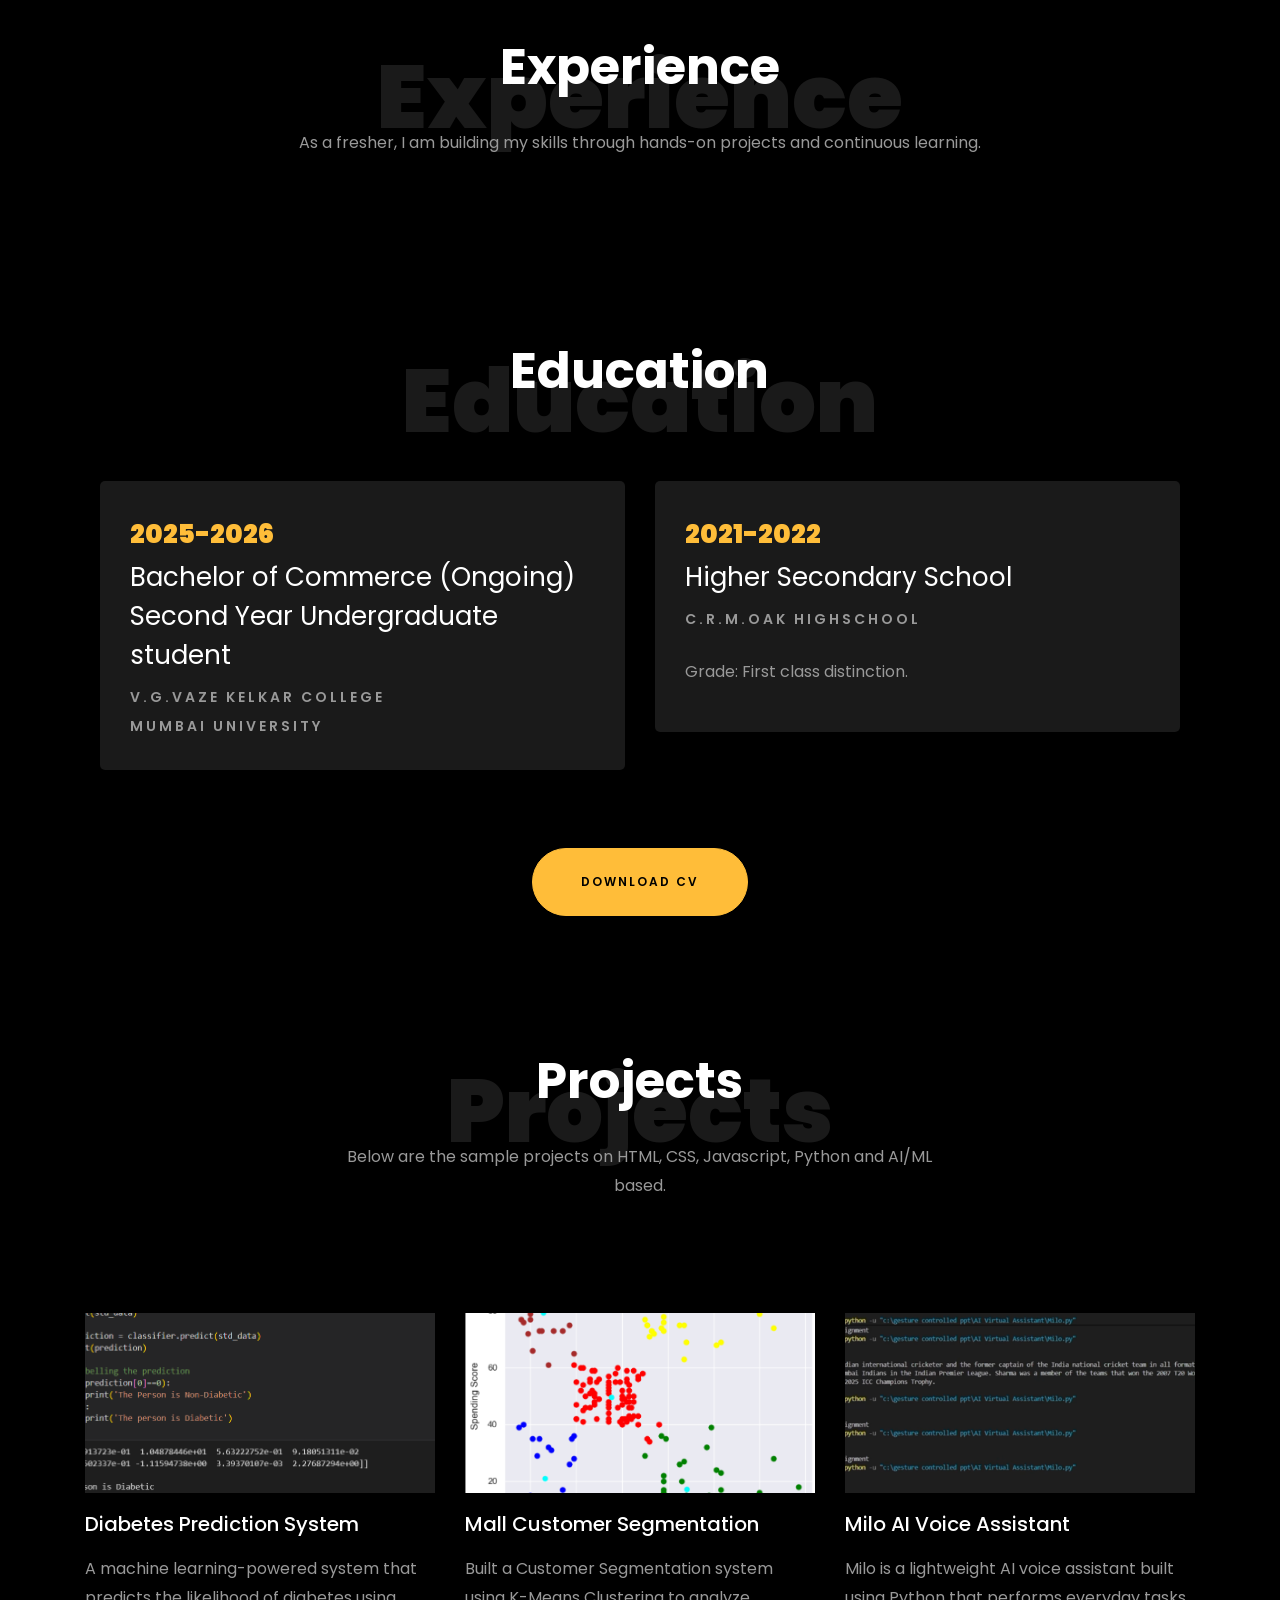
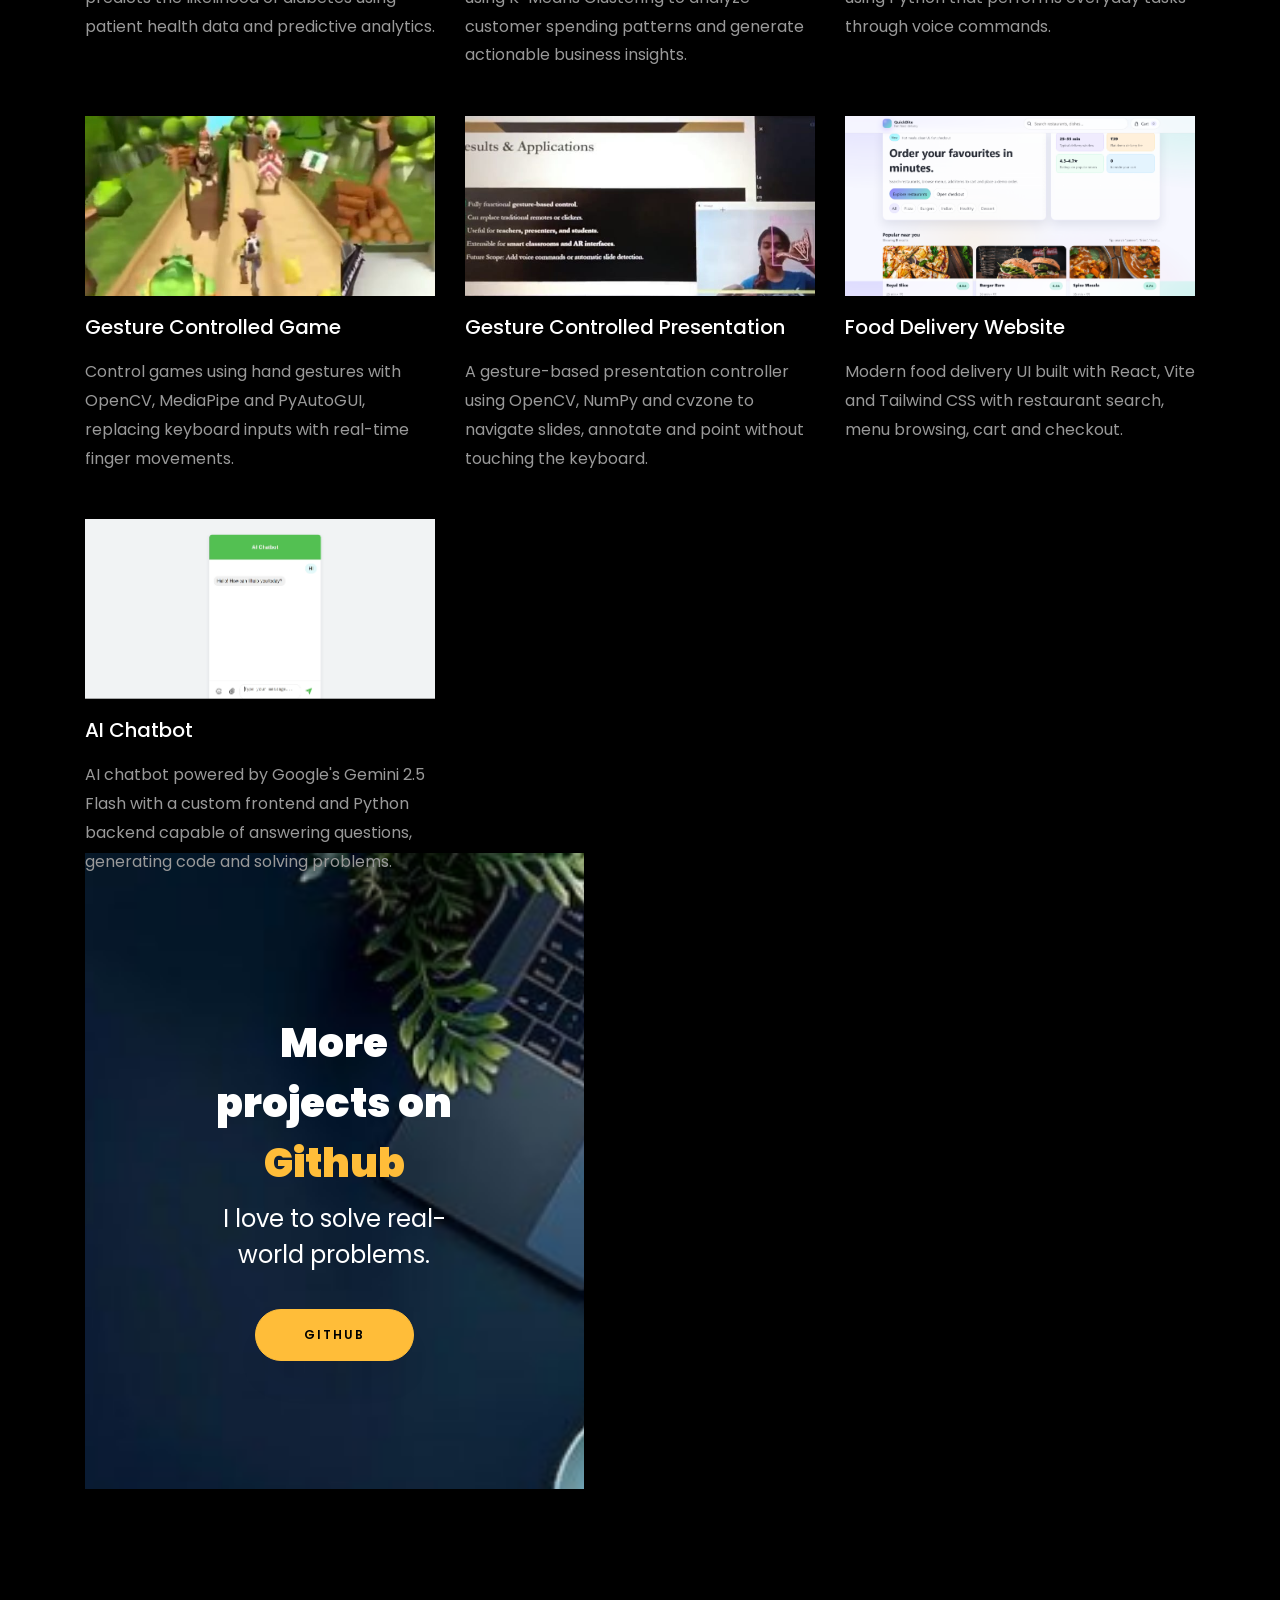
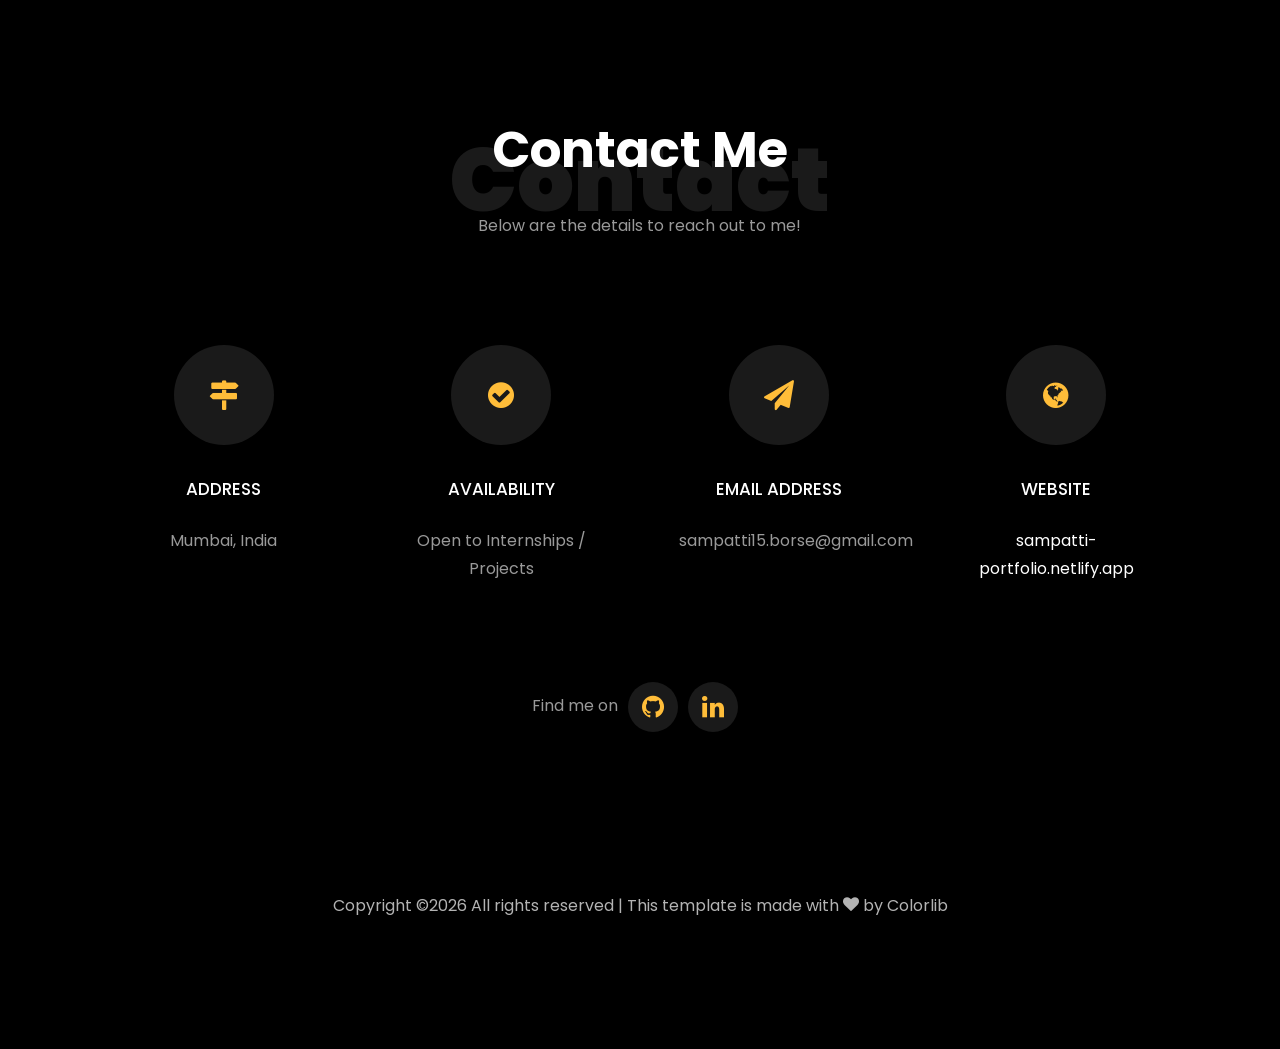
==== commit 52d8ee93: "Refactor project entries in index.html Updated project entries in index.html to improve structure an" ====
--- a/index.html
+++ b/index.html
@@ -415,95 +415,171 @@
         </div>
         <div class="row d-flex">
 
-          <div class="col-md-4 d-flex ftco-animate">
-          	<div class="blog-entry justify-content-end">
-              <a href="https://github.com/Sampatti15/Diabetes-Prediction-System" class="block-20 zoom-effect" style="background-image: url('images/project_1.png');">
-              </a>
-              <div class="text mt-3 float-right d-block">
-              <h3 class="heading"><a href="https://github.com/Sampatti15/Diabetes-Prediction-System">Diabetes Prediction System</a></h3>
-                <p>A machine learning-powered system that predicts the likelihood of diabetes using patient health data and predictive analytics.</p>
-              </div>
-            </div>
-          </div>
-
-		   <div class="col-md-4 d-flex ftco-animate">
-          	<div class="blog-entry justify-content-end">
-              <a href="https://github.com/Sampatti15/mall-customer-segmentation-kmeans" class="block-20 zoom-effect" style="background-image: url('images/project_2.png');">
-              </a>
-              <div class="text mt-3 float-right d-block">
-              <h3 class="heading"><a href="https://github.com/Sampatti15/mall-customer-segmentation-kmeans">mall-customer-segmentation-kmeans</a></h3>
-                <p>Built a Customer Segmentation system using K-Means Clustering to analyze customer spending patterns and generate actionable business insights.</p>
-              </div>
-            </div>
-          </div>
-           
-		  <div class="col-md-4 d-flex ftco-animate">
-          	<div class="blog-entry justify-content-end">
-              <a href="https://github.com/Sampatti15/Milo---AI-Voice-Assistant" class="block-20 zoom-effect" style="background-image: url('images/Milo.png');">
-              </a>
-              <div class="text mt-3 float-right d-block">
-
-                <h3 class="heading"><a href="https://github.com/Sampatti15/Milo---AI-Voice-Assistant">Milo AI-Voice Assistant</a></h3>
-                <p>Milo is a simple AI Voice Assistant built using Python that can perform basic tasks through voice commands. It is designed to be lightweight, beginner-friendly, and useful for daily activities.</p>
-              </div>
-            </div>
-          </div>
-           
-		  <div class="col-md-4 d-flex ftco-animate">
-          	<div class="blog-entry">
-              <a href="https://github.com/Sampatti15/Gesture-control-game-.git" class="block-20 zoom-effect" style="background-image: url('images/project_3.jpg');">
-              </a>
-              <div class="text mt-3 float-right d-block">
-
-                <h3 class="heading"><a href="https://github.com/Sampatti15/Gesture-control-game-.git">Gesture Controlled Game</a></h3>
-                <p>A simple gesture-controlled system where you can use your fingers to control game actions instead of a keyboard! This project uses OpenCV, Mediapipe, and PyAutoGUI to detect hand gestures in real-time and map them to keyboard inputs.</p>
-              </div>
-            </div>
-          </div>
-        </div>
-	<br>
-		<!-- added justify-content-center to center align the last two projects -->
-		<!--<div class="row d-flex justify-content-center">-->
-		  <div class="row d-flex">
-		  <div class="col-md-4 d-flex ftco-animate">
-				<div class="blog-entry justify-content-end">
-				<a href="https://github.com/Sampatti15/Gesture-controlled-presentation.git" class="block-20 zoom-effect" style="background-image: url('images/project_4.jpg');">
-				</a>
-				<div class="text mt-3 float-right d-block">
-  
-				  <h3 class="heading"><a href="https://github.com/Sampatti15/Gesture-controlled-presentation.git">Gesture Controlled Presentation</a></h3>
-				  <p>A smart and interactive way to control PowerPoint or image-based slides using hand gestures — powered by OpenCV, NumPy and cvzone.
-Move to the next or previous slide, draw annotations, and point — all without touching your keyboard or mouse!</p>
-				</div>
-			  </div>
-			</div>
-
-			<div class="col-md-4 d-flex ftco-animate">
-          	<div class="blog-entry justify-content-end">
-              <a href="https://github.com/Sampatti15/Food-Delivery-website" class="block-20 zoom-effect" style="background-image: url('images/food.png');">
-              </a>
-              <div class="text mt-3 float-right d-block">
-              <h3 class="heading"><a href="https://github.com/Sampatti15/Food-Delivery-website">Food Delivery Website</a></h3>
-                <p>Modern food delivery UI built with React + Vite + Tailwind — search restaurants, browse menus, add to cart, and demo checkout.</p>
-              </div>
-            </div>
-          </div>
-			 
-			<div class="col-md-4 d-flex ftco-animate">
-				<div class="blog-entry justify-content-end">
-				<a href="https://github.com/Sampatti15/AI-Chatbot.git" class="block-20 zoom-effect" style="background-image: url('images/project_5.jpg');">
-				</a>
-				<div class="text mt-3 float-right d-block">
-					<h3 class="heading"><a href="https://github.com/Sampatti15/AI-Chatbot.git"><a>AI-Chatbot</a></h3>
-				  <p>This project is an AI-powered chatbot built using a custom frontend, a Python backend, and Google’s Gemini 2.5 Flash model.
-The chatbot can answer questions, generate code, solve problems, and respond conversationally — similar to modern AI assistants.</p>
-				</div>
-			  </div>
-			</div>
-		 </div>
-	  </div>
-		 </div>
-    </section>
+         <div class="row d-flex">
+
+  <!-- Project 1 -->
+  <div class="col-md-4 d-flex ftco-animate">
+    <div class="blog-entry">
+      <a href="https://github.com/Sampatti15/Diabetes-Prediction-System"
+        class="block-20 zoom-effect"
+        style="background-image: url('images/project_1.png');">
+      </a>
+
+      <div class="text mt-3">
+        <h3 class="heading">
+          <a href="https://github.com/Sampatti15/Diabetes-Prediction-System">
+            Diabetes Prediction System
+          </a>
+        </h3>
+
+        <p>
+          A machine learning-powered system that predicts the likelihood of
+          diabetes using patient health data and predictive analytics.
+        </p>
+      </div>
+    </div>
+  </div>
+
+  <!-- Project 2 -->
+  <div class="col-md-4 d-flex ftco-animate">
+    <div class="blog-entry">
+      <a href="https://github.com/Sampatti15/mall-customer-segmentation-kmeans"
+        class="block-20 zoom-effect"
+        style="background-image: url('images/project_2.png');">
+      </a>
+
+      <div class="text mt-3">
+        <h3 class="heading">
+          <a href="https://github.com/Sampatti15/mall-customer-segmentation-kmeans">
+            Mall Customer Segmentation
+          </a>
+        </h3>
+
+        <p>
+          Built a Customer Segmentation system using K-Means Clustering to analyze
+          customer spending patterns and generate actionable business insights.
+        </p>
+      </div>
+    </div>
+  </div>
+
+  <!-- Project 3 -->
+  <div class="col-md-4 d-flex ftco-animate">
+    <div class="blog-entry">
+      <a href="https://github.com/Sampatti15/Milo---AI-Voice-Assistant"
+        class="block-20 zoom-effect"
+        style="background-image: url('images/Milo.png');">
+      </a>
+
+      <div class="text mt-3">
+        <h3 class="heading">
+          <a href="https://github.com/Sampatti15/Milo---AI-Voice-Assistant">
+            Milo AI Voice Assistant
+          </a>
+        </h3>
+
+        <p>
+          Milo is a lightweight AI voice assistant built using Python that
+          performs everyday tasks through voice commands.
+        </p>
+      </div>
+    </div>
+  </div>
+
+  <!-- Project 4 -->
+  <div class="col-md-4 d-flex ftco-animate">
+    <div class="blog-entry">
+      <a href="https://github.com/Sampatti15/Gesture-control-game-.git"
+        class="block-20 zoom-effect"
+        style="background-image: url('images/project_3.jpg');">
+      </a>
+
+      <div class="text mt-3">
+        <h3 class="heading">
+          <a href="https://github.com/Sampatti15/Gesture-control-game-.git">
+            Gesture Controlled Game
+          </a>
+        </h3>
+
+        <p>
+          Control games using hand gestures with OpenCV, MediaPipe and PyAutoGUI,
+          replacing keyboard inputs with real-time finger movements.
+        </p>
+      </div>
+    </div>
+  </div>
+
+  <!-- Project 5 -->
+  <div class="col-md-4 d-flex ftco-animate">
+    <div class="blog-entry">
+      <a href="https://github.com/Sampatti15/Gesture-controlled-presentation.git"
+        class="block-20 zoom-effect"
+        style="background-image: url('images/project_4.jpg');">
+      </a>
+
+      <div class="text mt-3">
+        <h3 class="heading">
+          <a href="https://github.com/Sampatti15/Gesture-controlled-presentation.git">
+            Gesture Controlled Presentation
+          </a>
+        </h3>
+
+        <p>
+          A gesture-based presentation controller using OpenCV, NumPy and cvzone
+          to navigate slides, annotate and point without touching the keyboard.
+        </p>
+      </div>
+    </div>
+  </div>
+
+  <!-- Project 6 -->
+  <div class="col-md-4 d-flex ftco-animate">
+    <div class="blog-entry">
+      <a href="https://github.com/Sampatti15/Food-Delivery-website"
+        class="block-20 zoom-effect"
+        style="background-image: url('images/food.png');">
+      </a>
+
+      <div class="text mt-3">
+        <h3 class="heading">
+          <a href="https://github.com/Sampatti15/Food-Delivery-website">
+            Food Delivery Website
+          </a>
+        </h3>
+
+        <p>
+          Modern food delivery UI built with React, Vite and Tailwind CSS with
+          restaurant search, menu browsing, cart and checkout.
+        </p>
+      </div>
+    </div>
+  </div>
+
+  <!-- Project 7 -->
+  <div class="col-md-4 d-flex ftco-animate">
+    <div class="blog-entry">
+      <a href="https://github.com/Sampatti15/AI-Chatbot.git"
+        class="block-20 zoom-effect"
+        style="background-image: url('images/project_5.jpg');">
+      </a>
+
+      <div class="text mt-3">
+        <h3 class="heading">
+          <a href="https://github.com/Sampatti15/AI-Chatbot.git">
+            AI Chatbot
+          </a>
+        </h3>
+
+        <p>
+          AI chatbot powered by Google's Gemini 2.5 Flash with a custom frontend
+          and Python backend capable of answering questions, generating code and
+          solving problems.
+        </p>
+      </div>
+    </div>
+  </div>
+
+</div>
 
 	<!-- <section class="ftco-section ftco-no-pt ftco-no-pb ftco-counter img" id="section-counter">
       <div class="container">
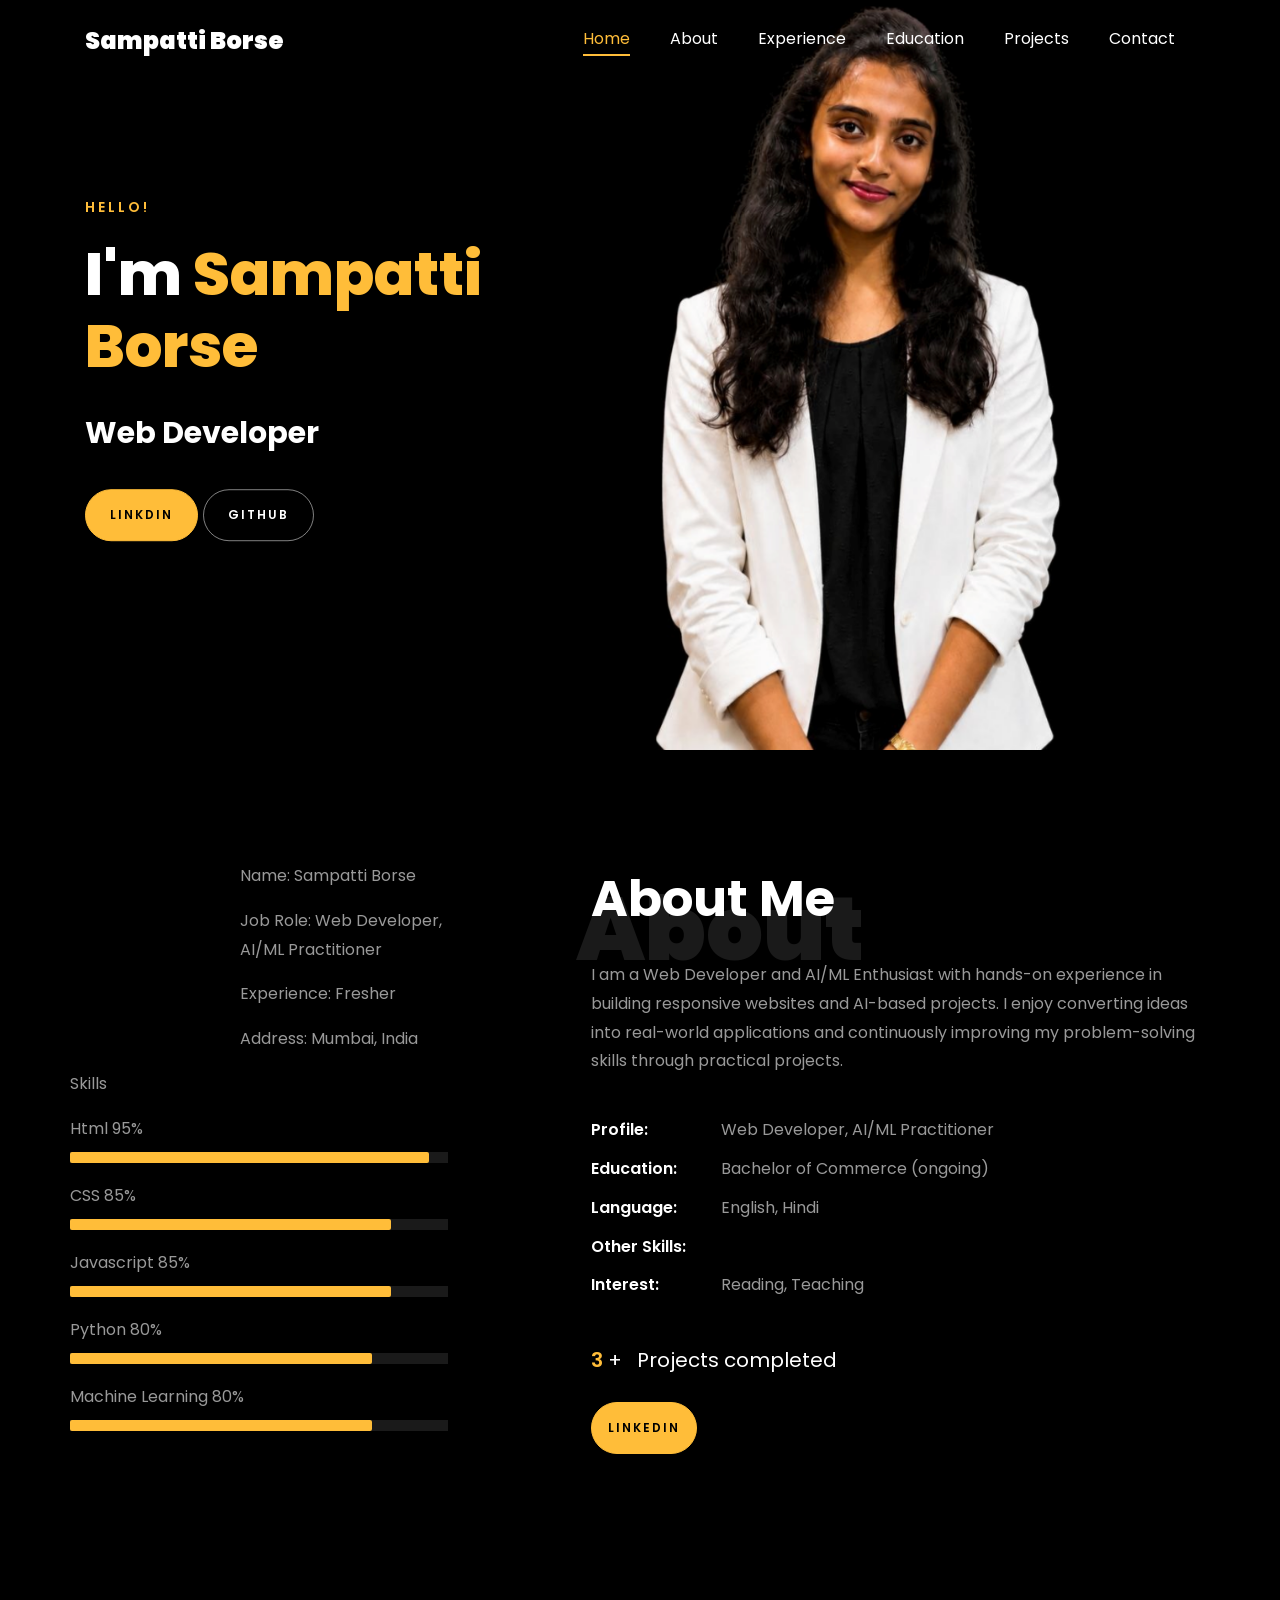
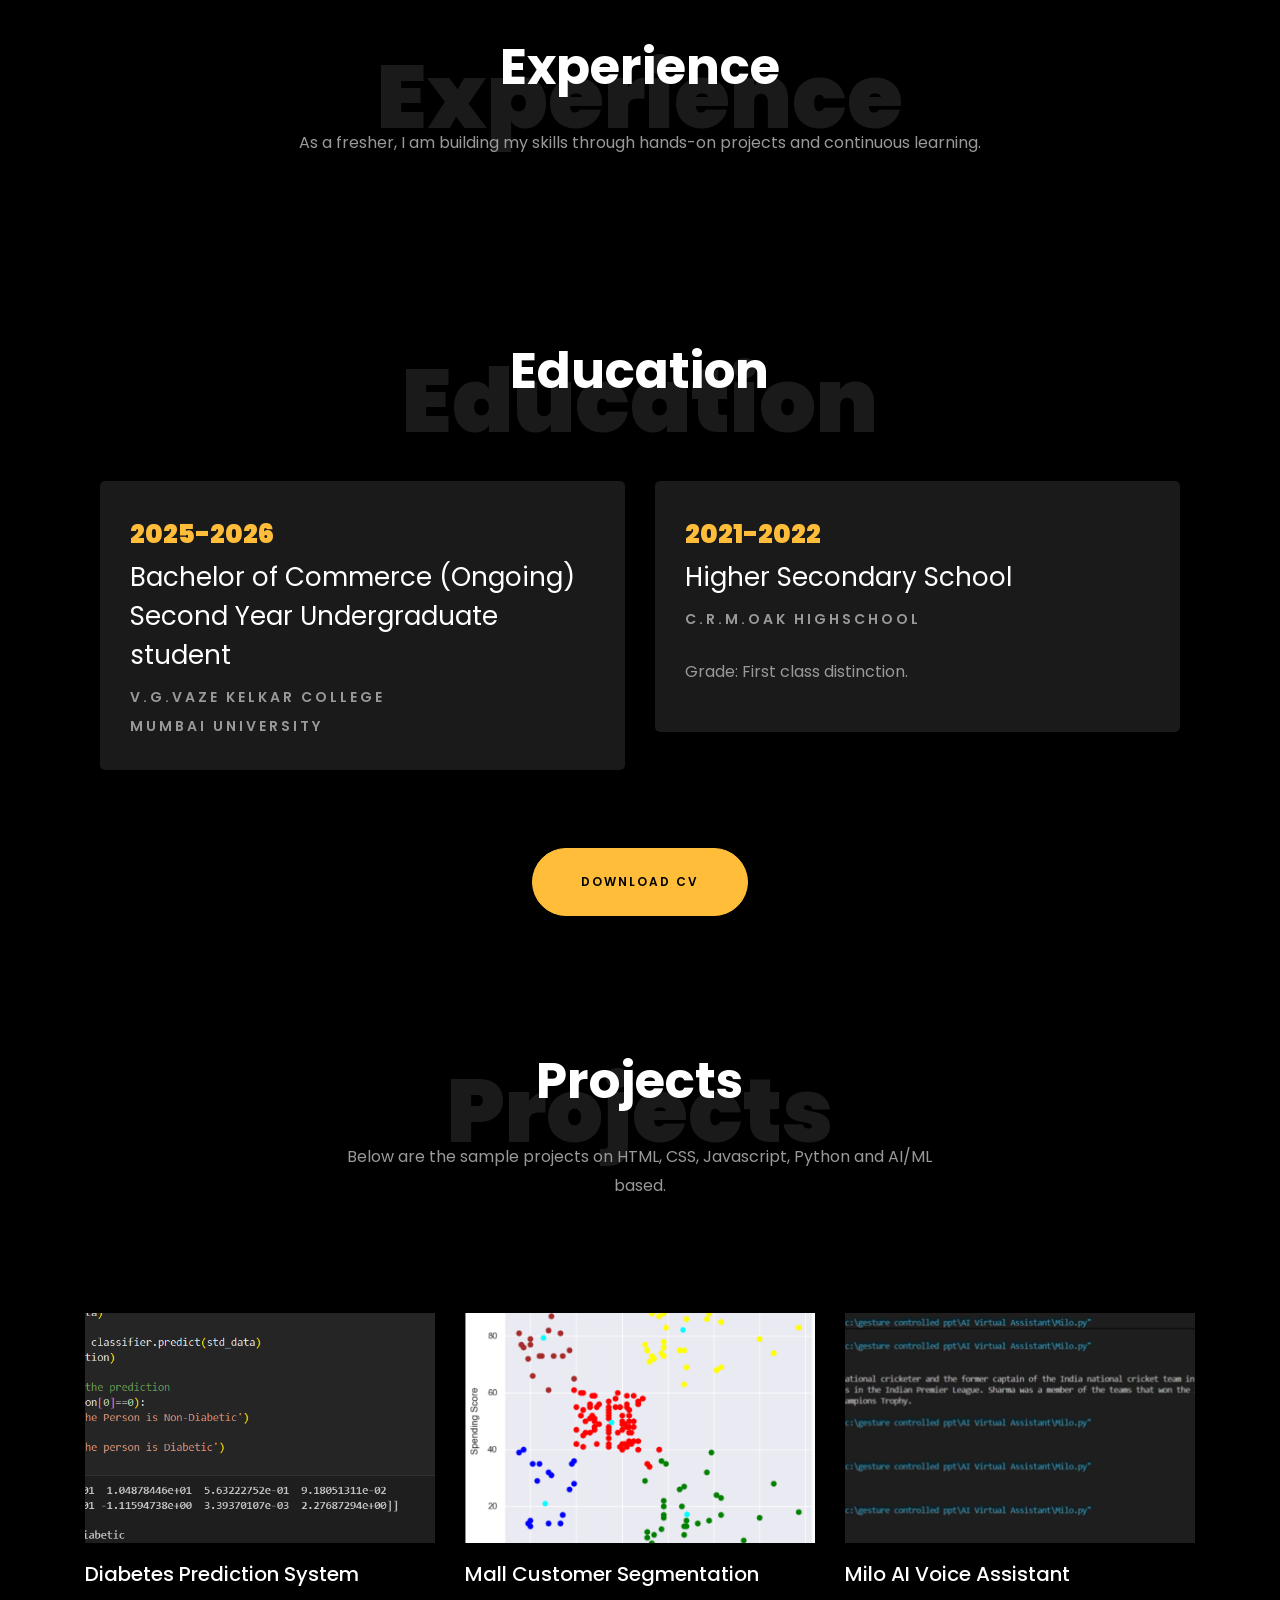
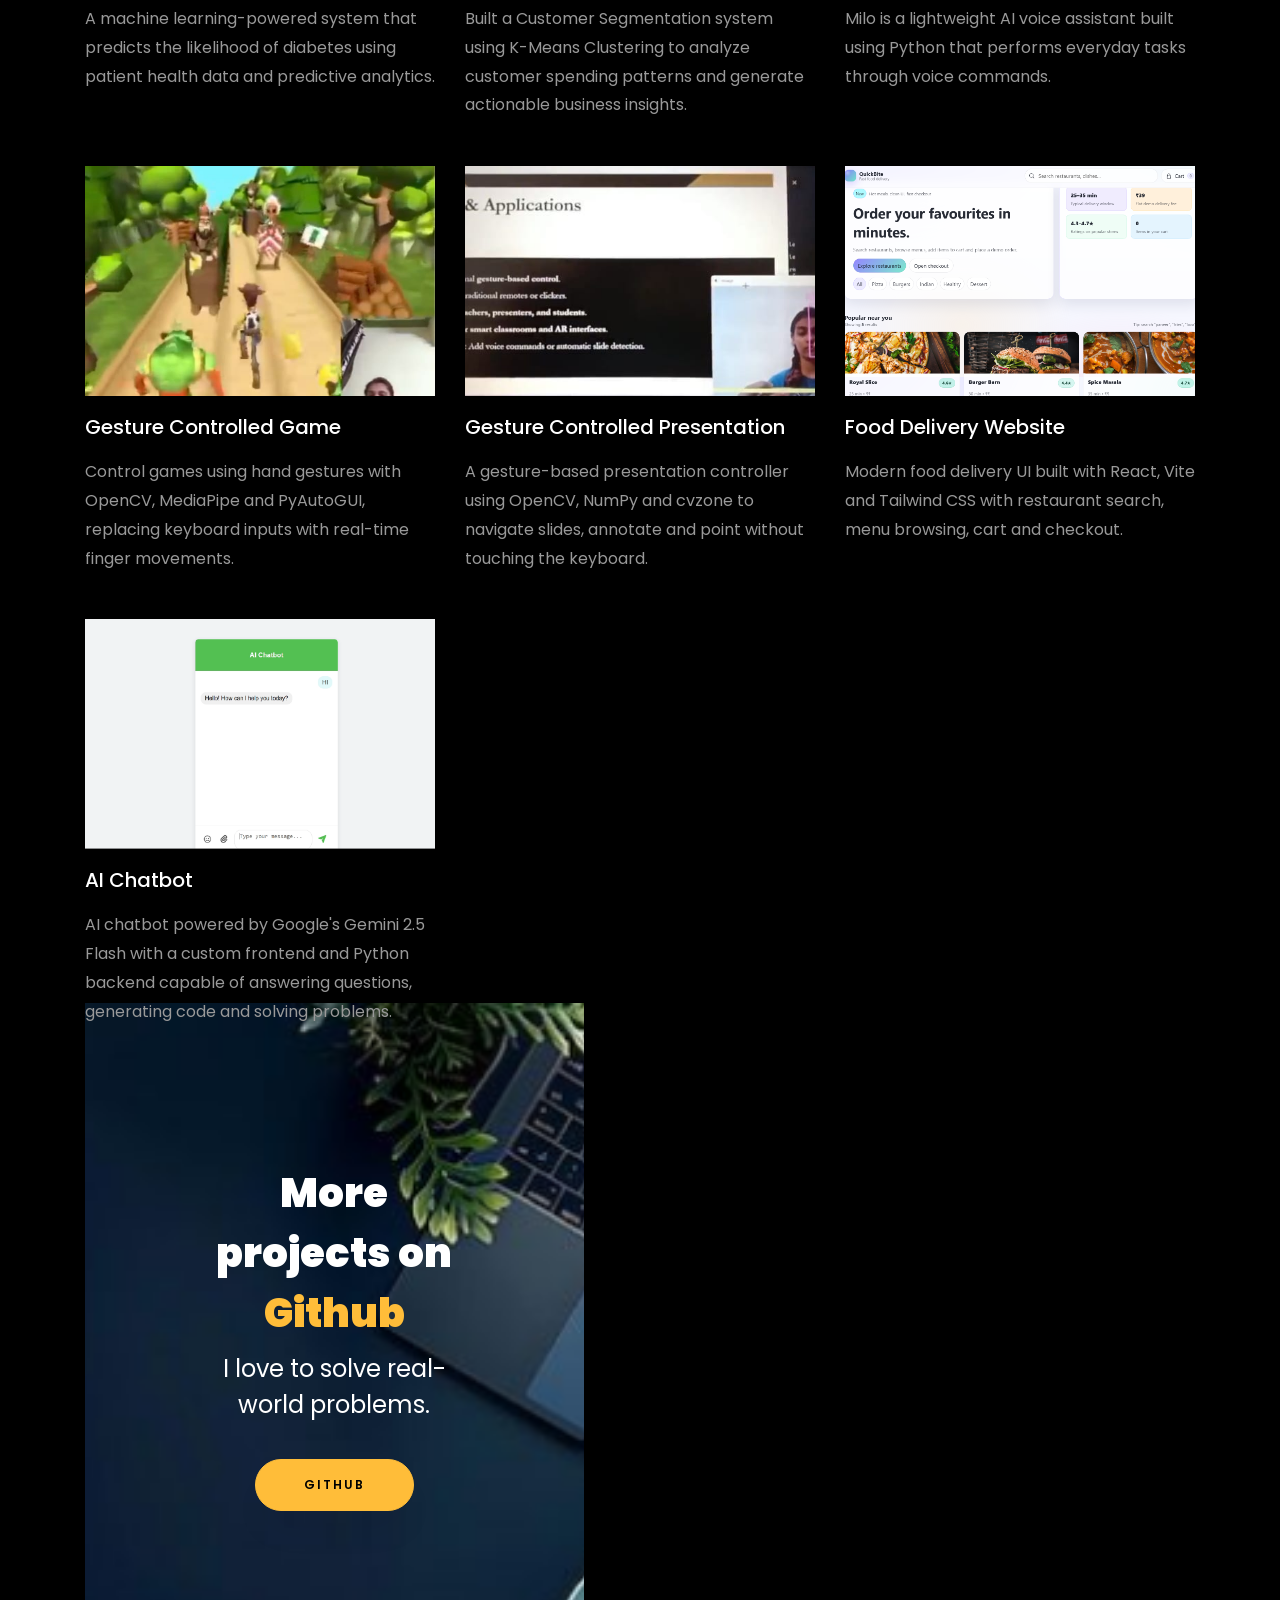
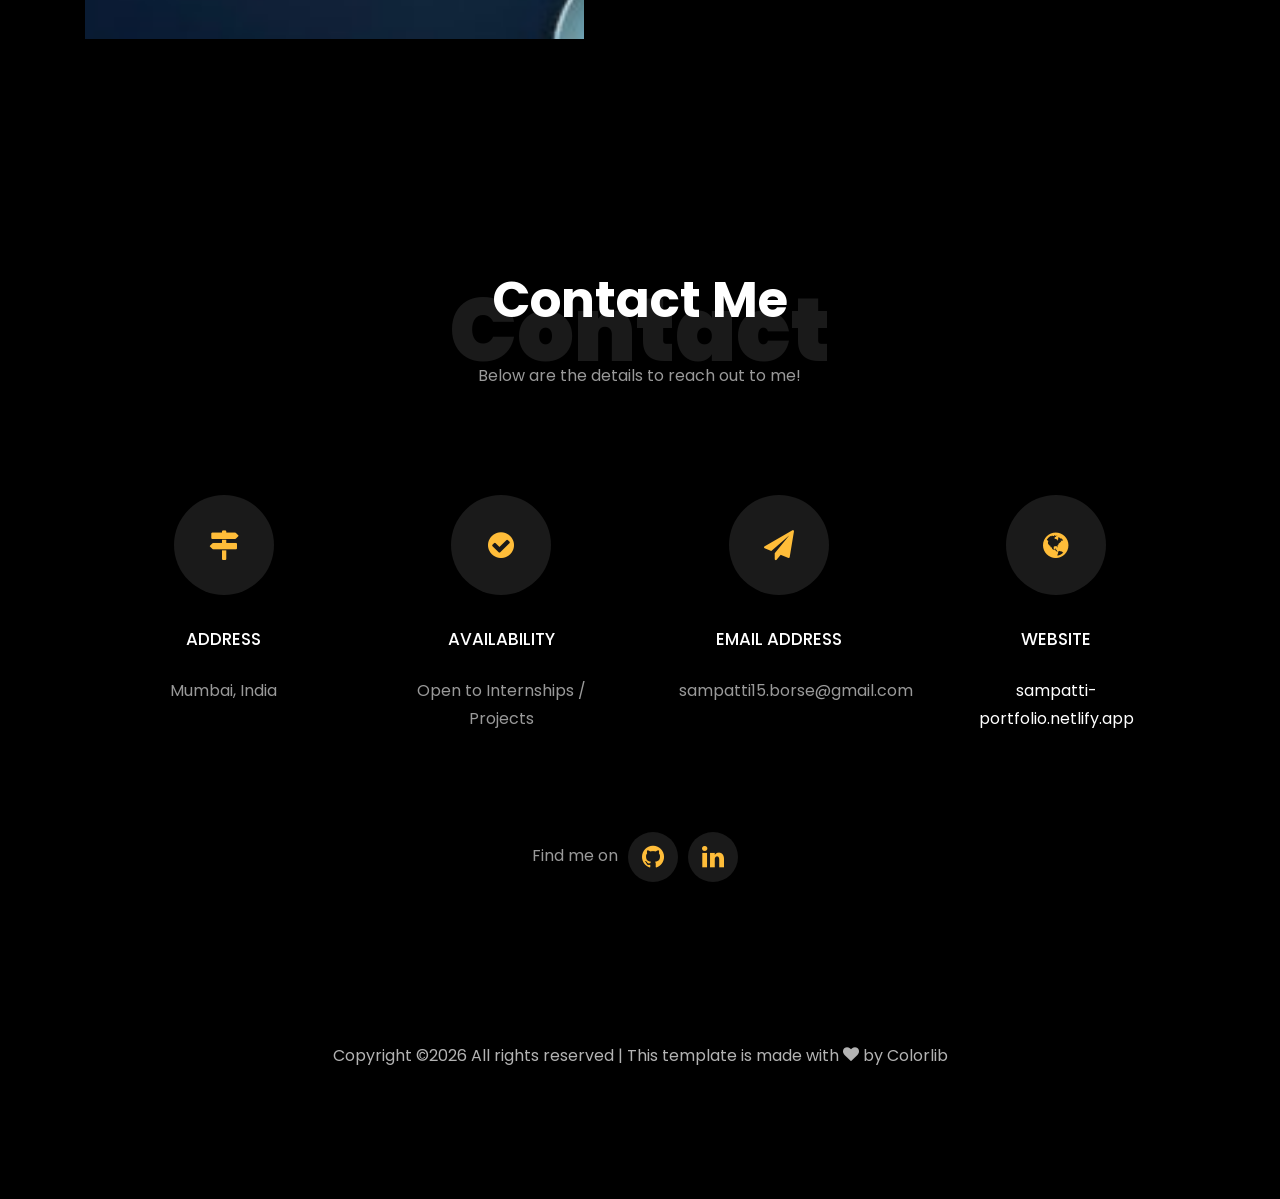
==== commit bb73137d: "Add blog entry styles for layout and appearance" ====
--- a/index.html
+++ b/index.html
@@ -107,6 +107,22 @@
 
 .zoom-effect:hover {
   transform: scale(1.1);
+}
+	.blog-entry{
+    display:flex;
+    flex-direction:column;
+    height:100%;
+}
+
+.block-20{
+    height:230px;
+    background-size:cover;
+    background-position:center;
+    background-repeat:no-repeat;
+}
+
+.blog-entry .text{
+    flex:1;
 }
 
 
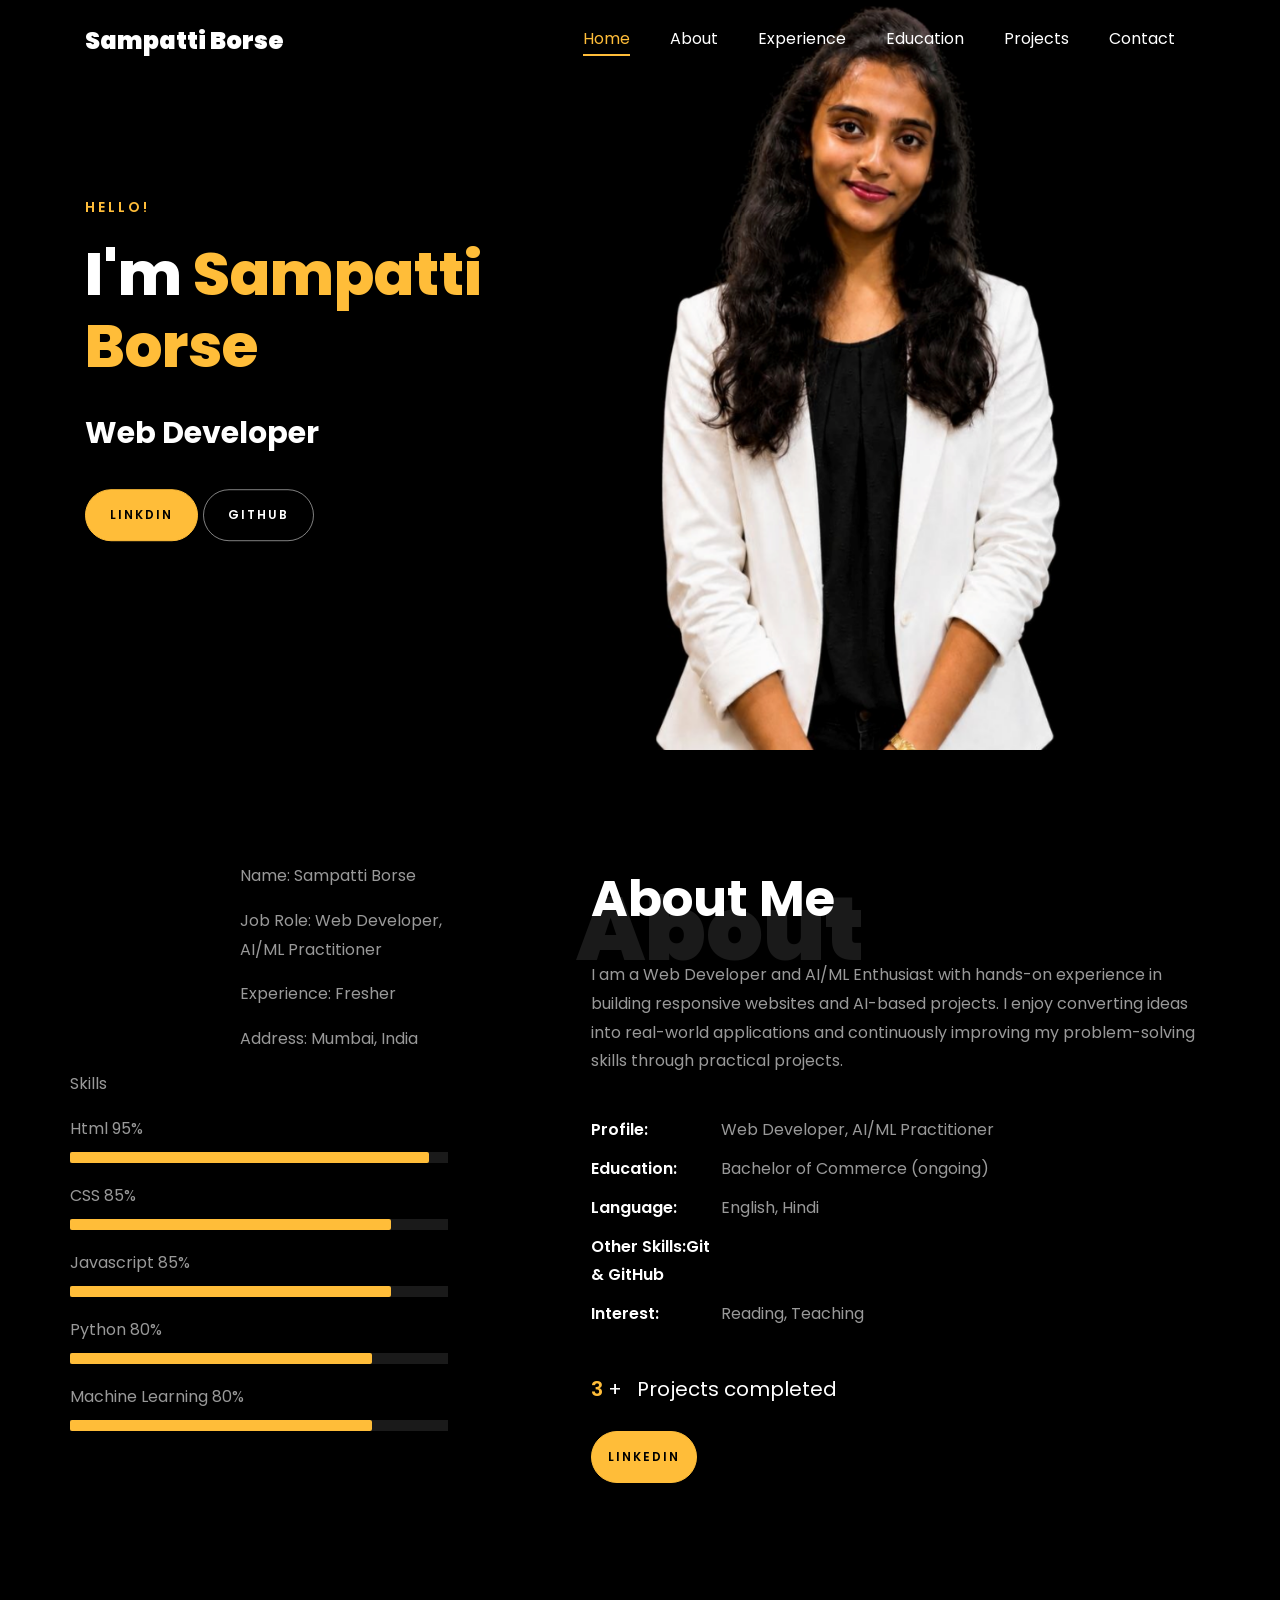
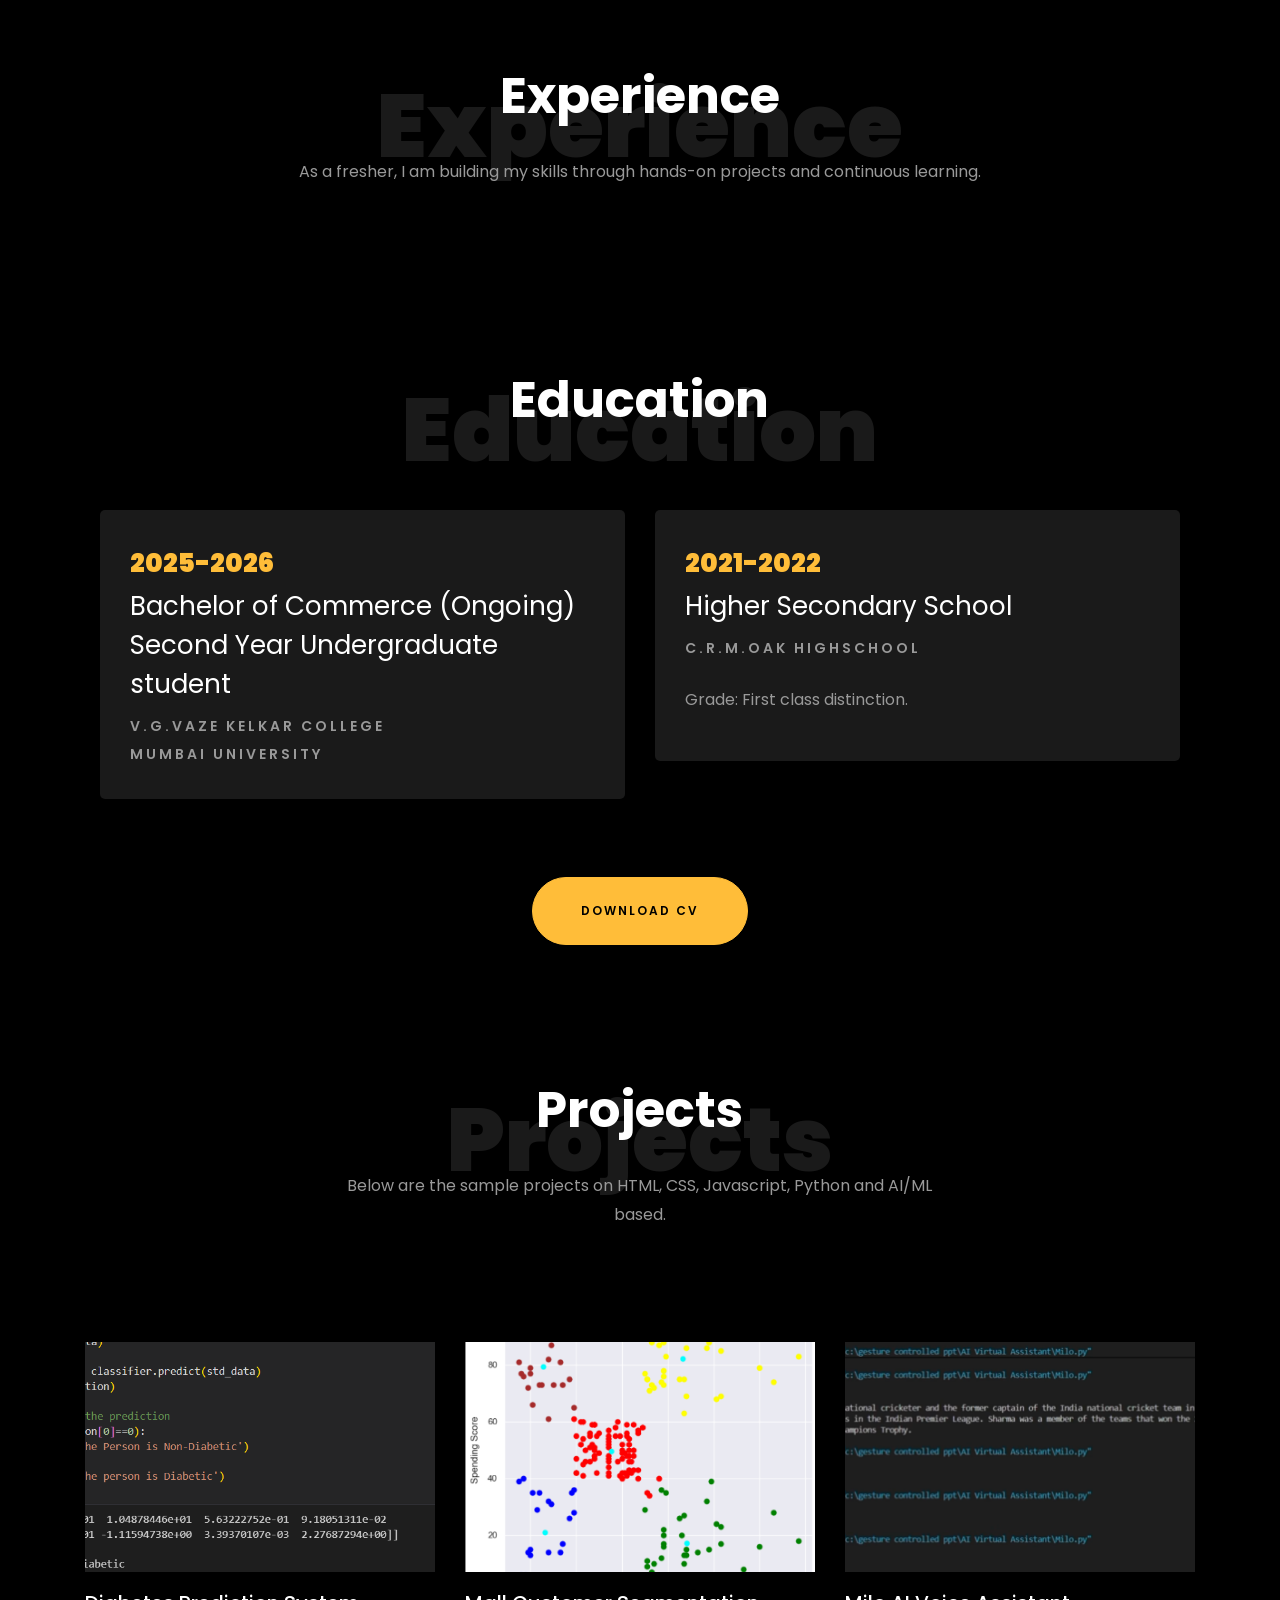
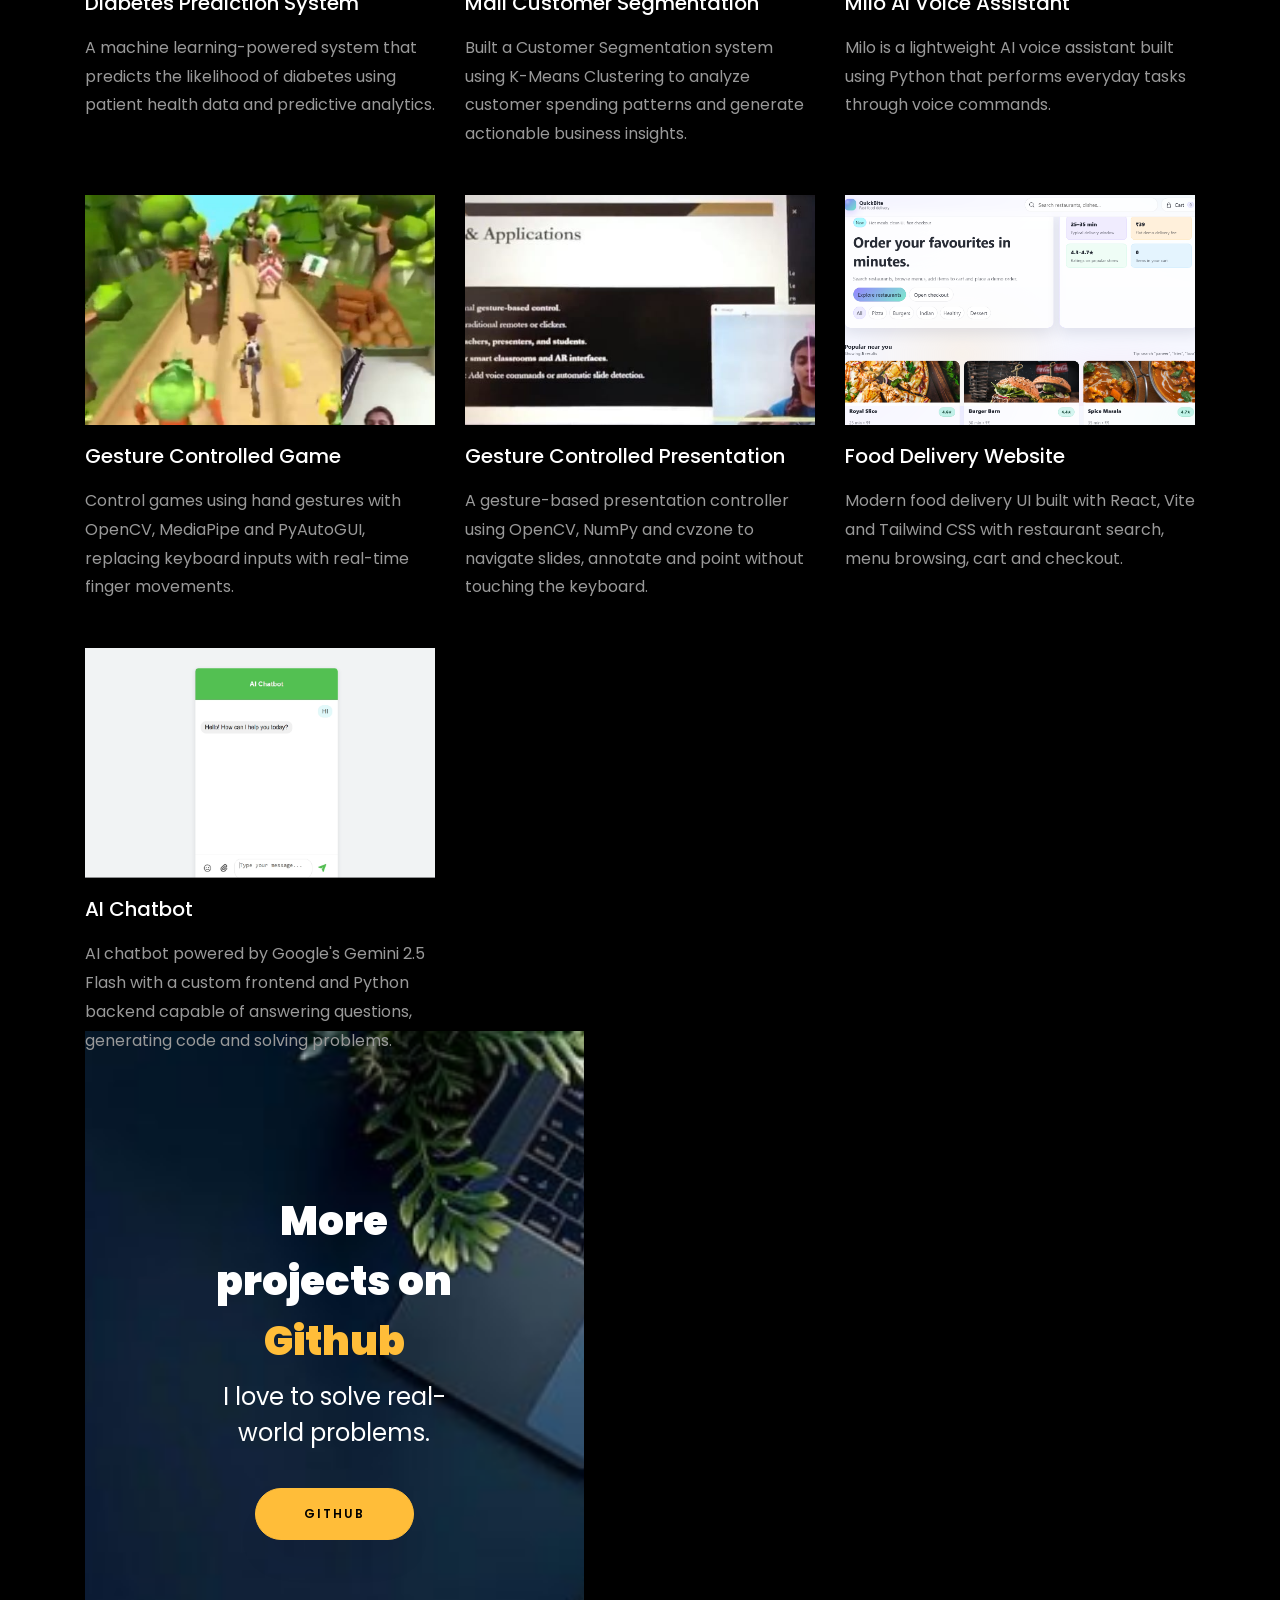
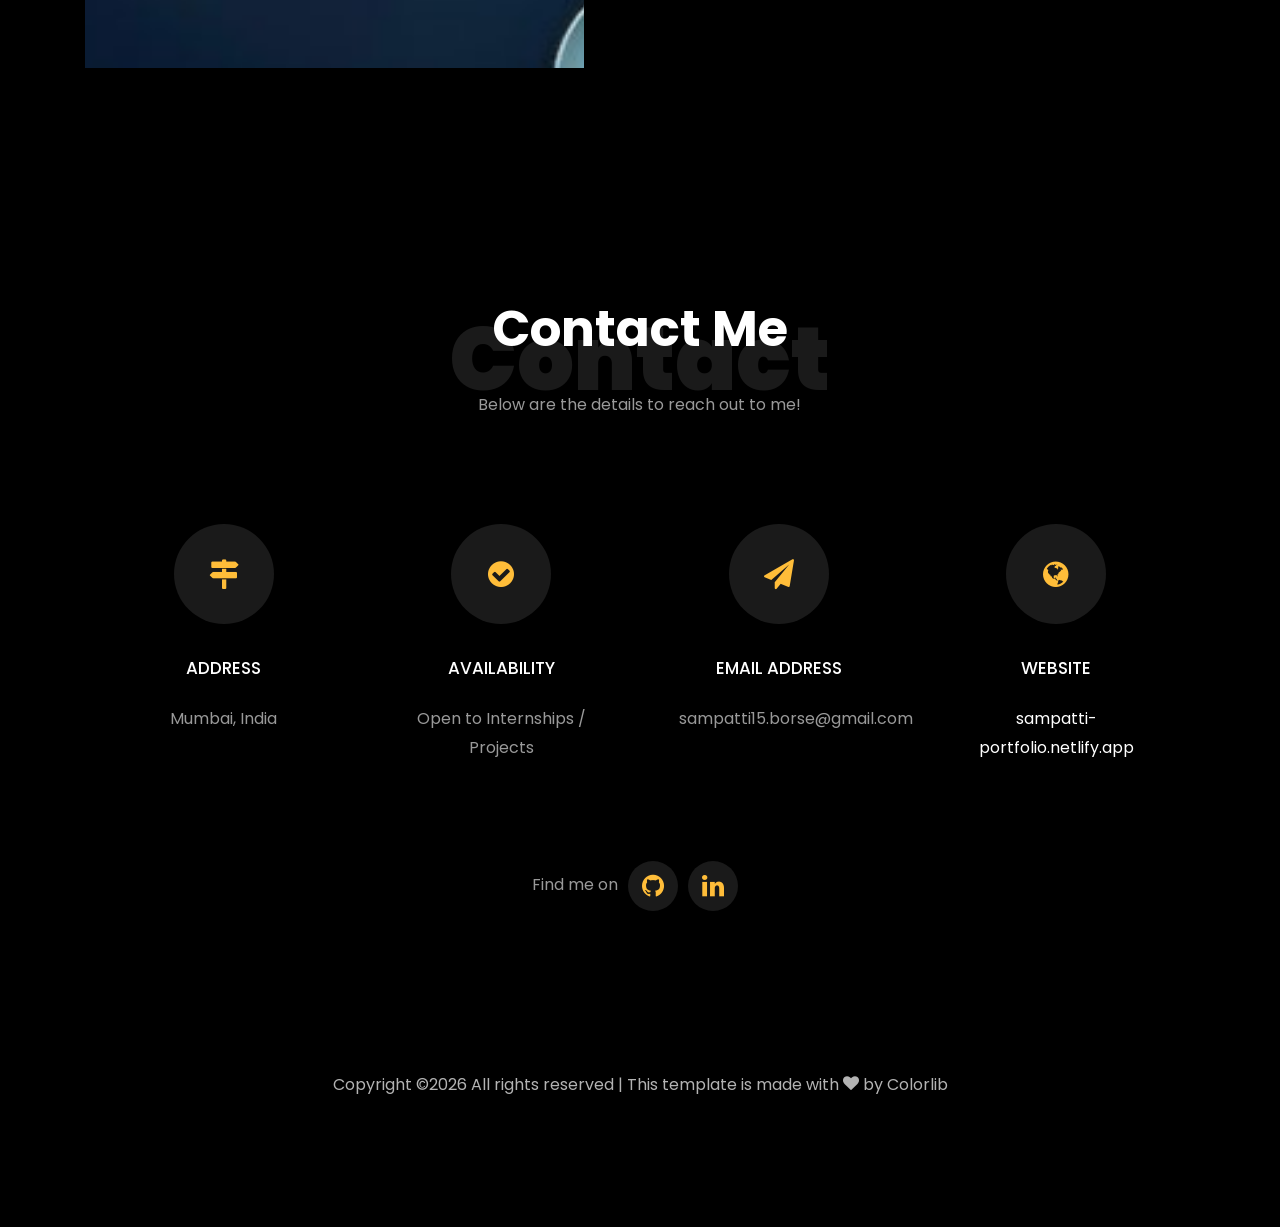
==== commit c02e6f76: "Update index.html" ====
--- a/index.html
+++ b/index.html
@@ -108,21 +108,21 @@
 .zoom-effect:hover {
   transform: scale(1.1);
 }
-	.blog-entry{
-    display:flex;
-    flex-direction:column;
-    height:100%;
+.blog-entry{
+display:flex;
+flex-direction:column;
+height:100%;
 }
 
 .block-20{
-    height:230px;
-    background-size:cover;
-    background-position:center;
-    background-repeat:no-repeat;
+height:230px;
+background-size:cover;
+background-position:center;
+background-repeat:no-repeat;
 }
 
 .blog-entry .text{
-    flex:1;
+flex:1;
 }
 
 
@@ -291,7 +291,7 @@
 									<li class="d-flex"><span>Profile:</span> <span>Web Developer, AI/ML Practitioner</span></li>
 									<li class="d-flex"><span>Education:</span> <span>Bachelor of Commerce (ongoing)</span></li>
 									<li class="d-flex"><span>Language:</span> <span>English, Hindi</span></li>
-									<li class="d-flex"><span>Other Skills:</span> <span></span></li>
+									<li class="d-flex"><span>Other Skills:Git & GitHub</span> <span></span></li>
 									<li class="d-flex"><span>Interest:</span> <span>Reading, Teaching</span></li>
 									
 								</ul>
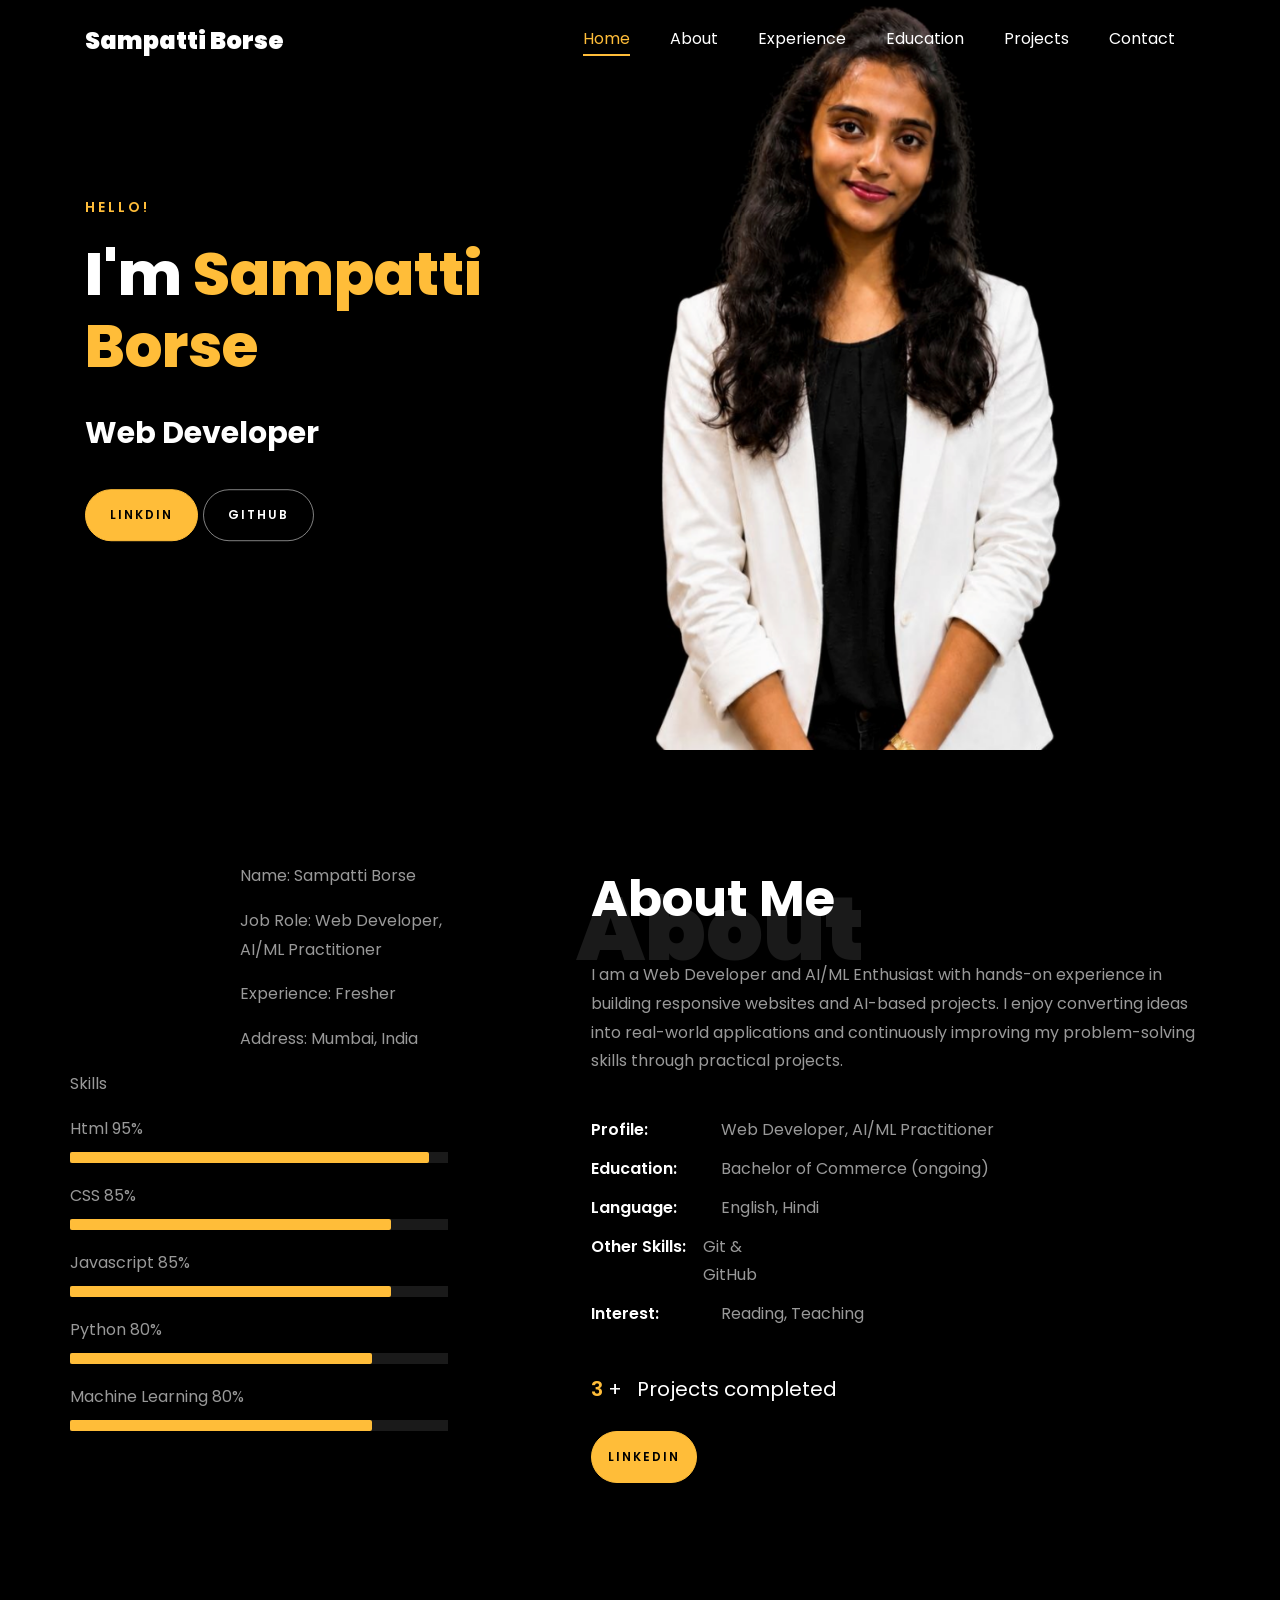
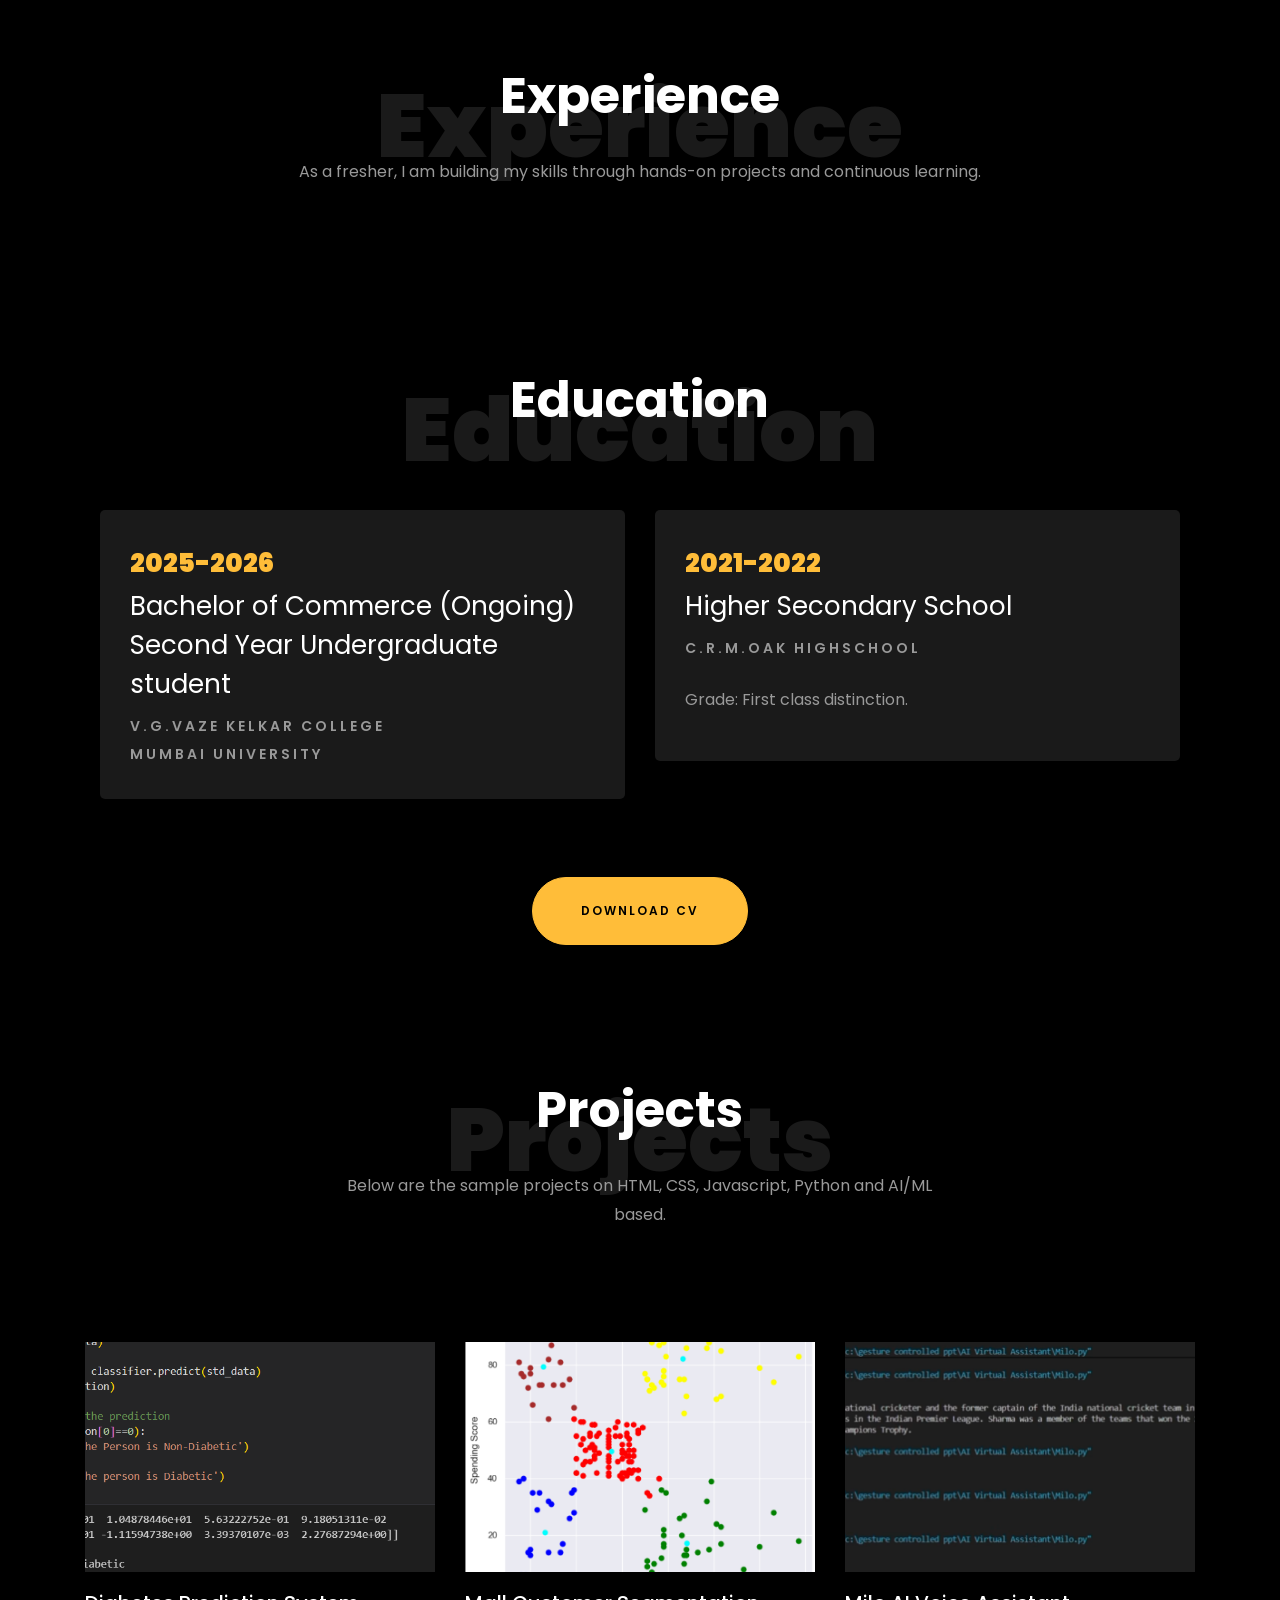
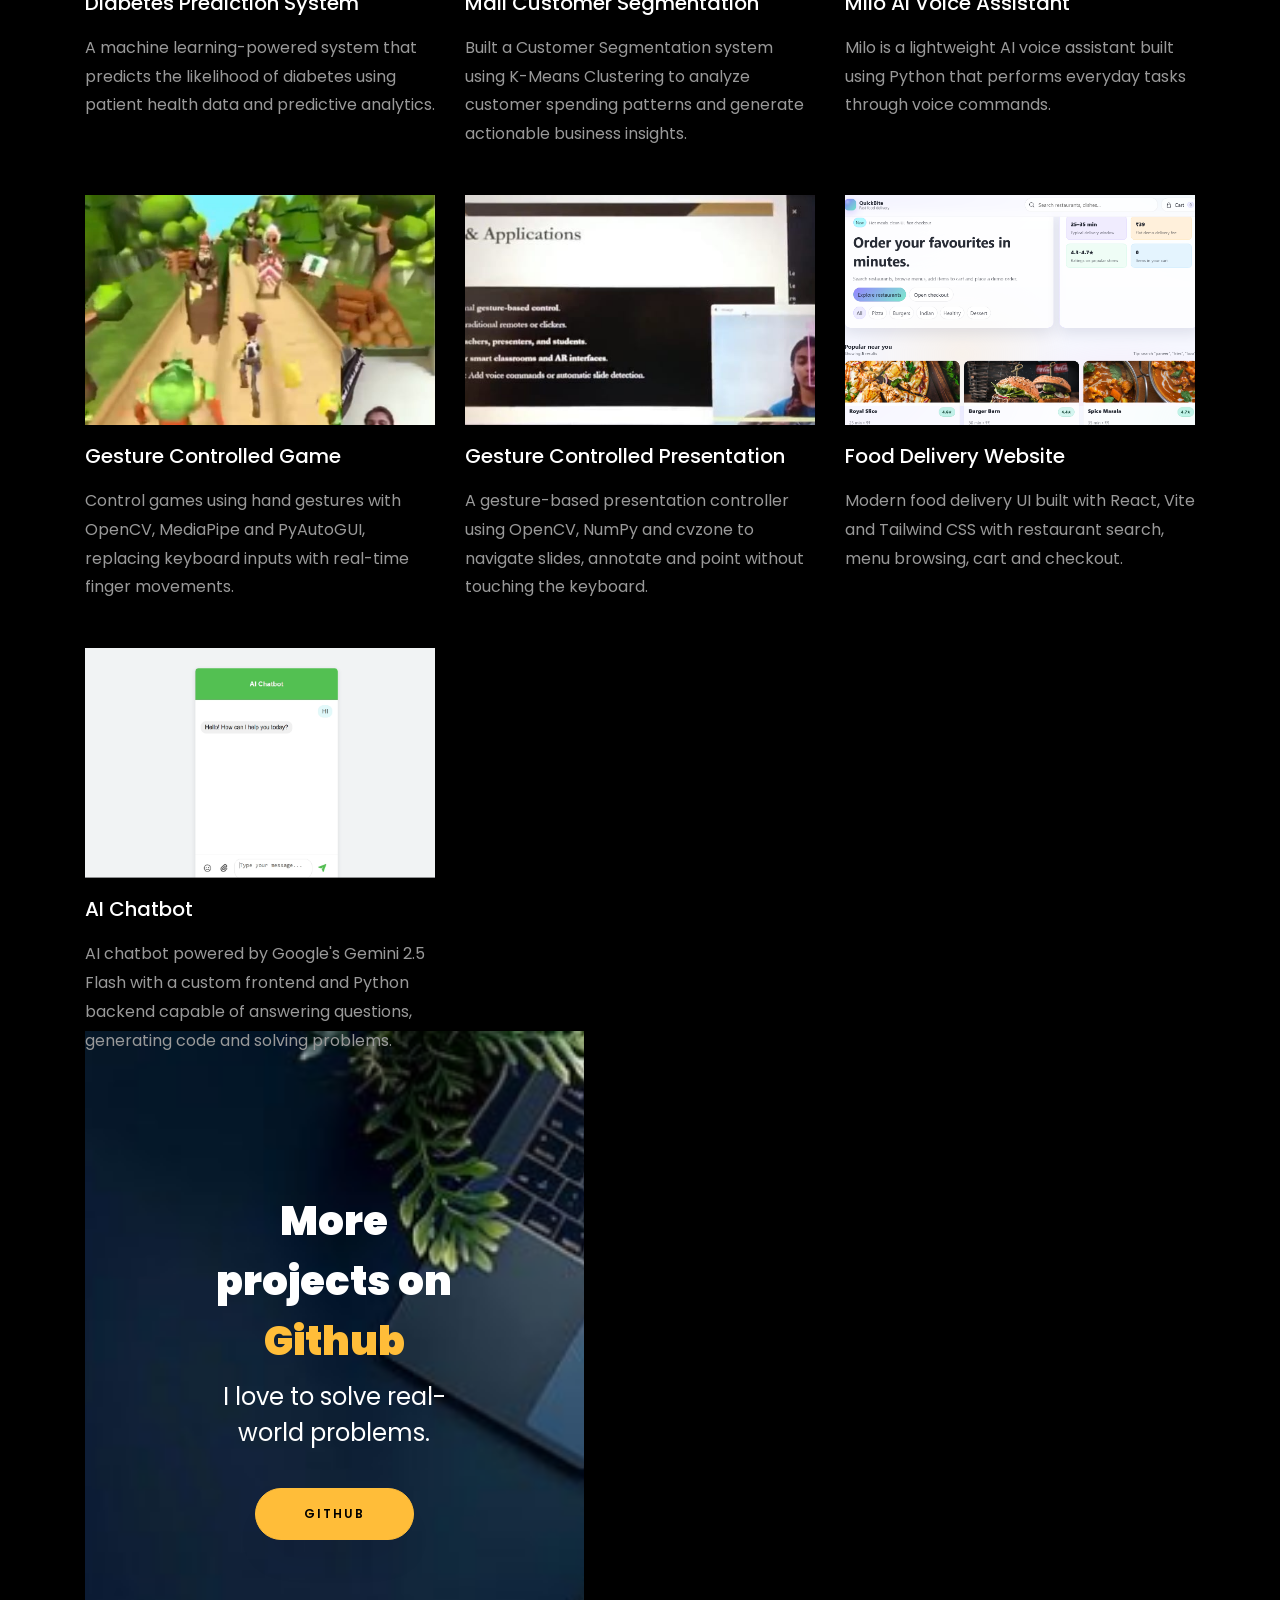
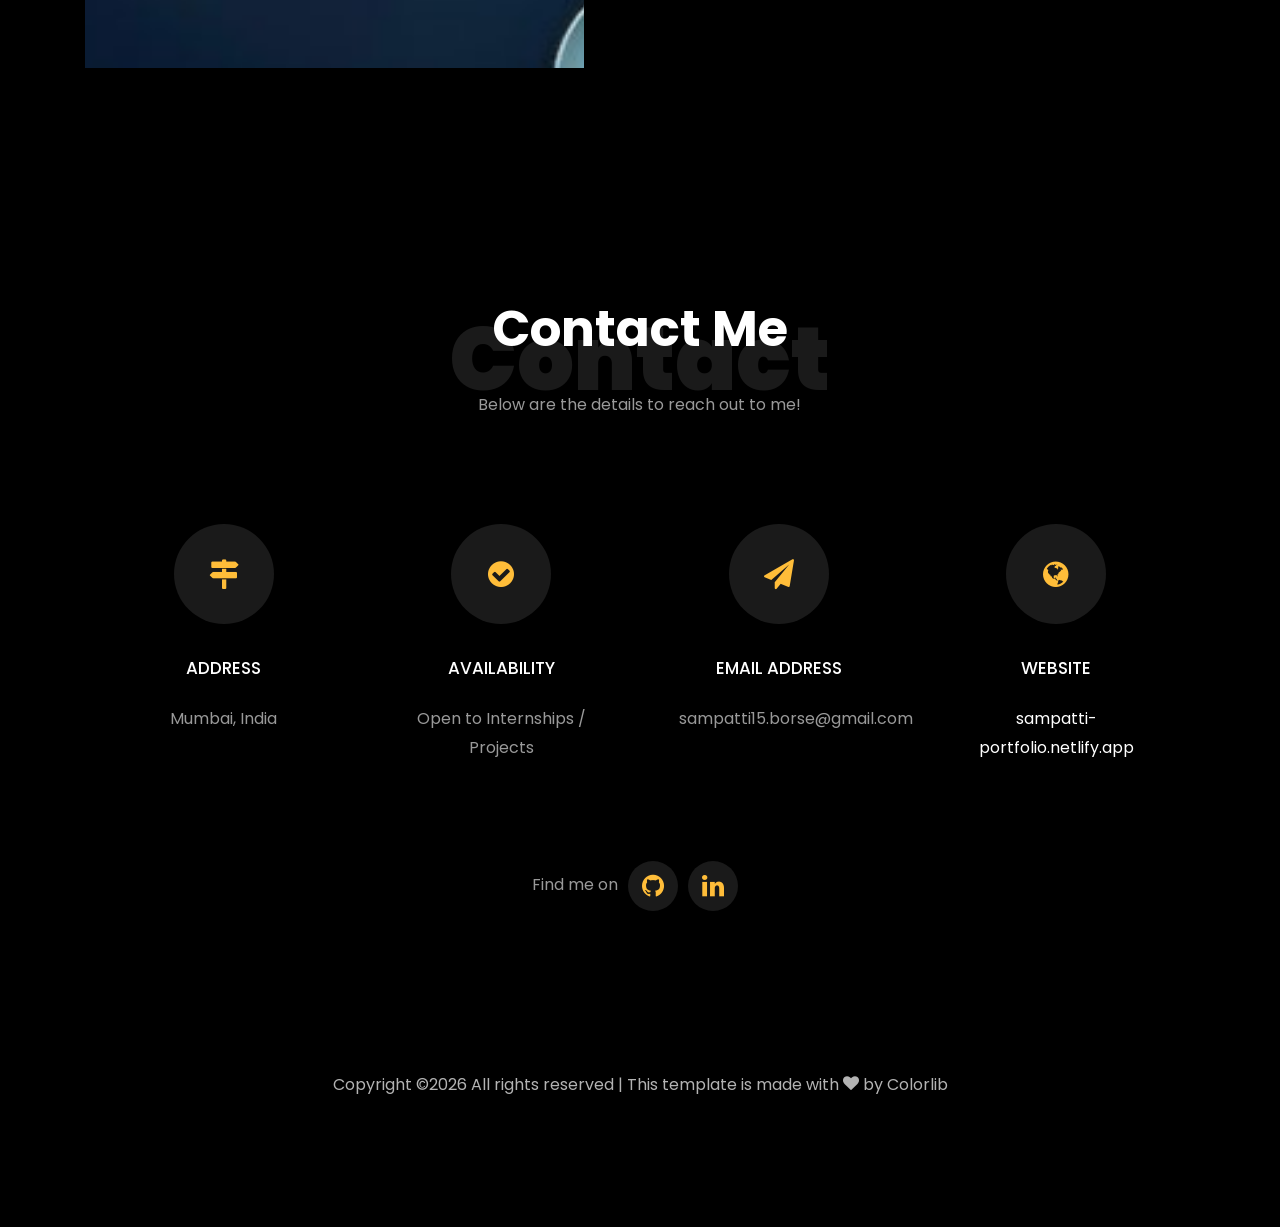
==== commit 5ca044ba: "Fix formatting of 'Other Skills' list item" ====
--- a/index.html
+++ b/index.html
@@ -291,7 +291,7 @@
 									<li class="d-flex"><span>Profile:</span> <span>Web Developer, AI/ML Practitioner</span></li>
 									<li class="d-flex"><span>Education:</span> <span>Bachelor of Commerce (ongoing)</span></li>
 									<li class="d-flex"><span>Language:</span> <span>English, Hindi</span></li>
-									<li class="d-flex"><span>Other Skills:Git & GitHub</span> <span></span></li>
+									<li class="d-flex"><span>Other Skills:</span> Git & GitHub<span></span></li>
 									<li class="d-flex"><span>Interest:</span> <span>Reading, Teaching</span></li>
 									
 								</ul>
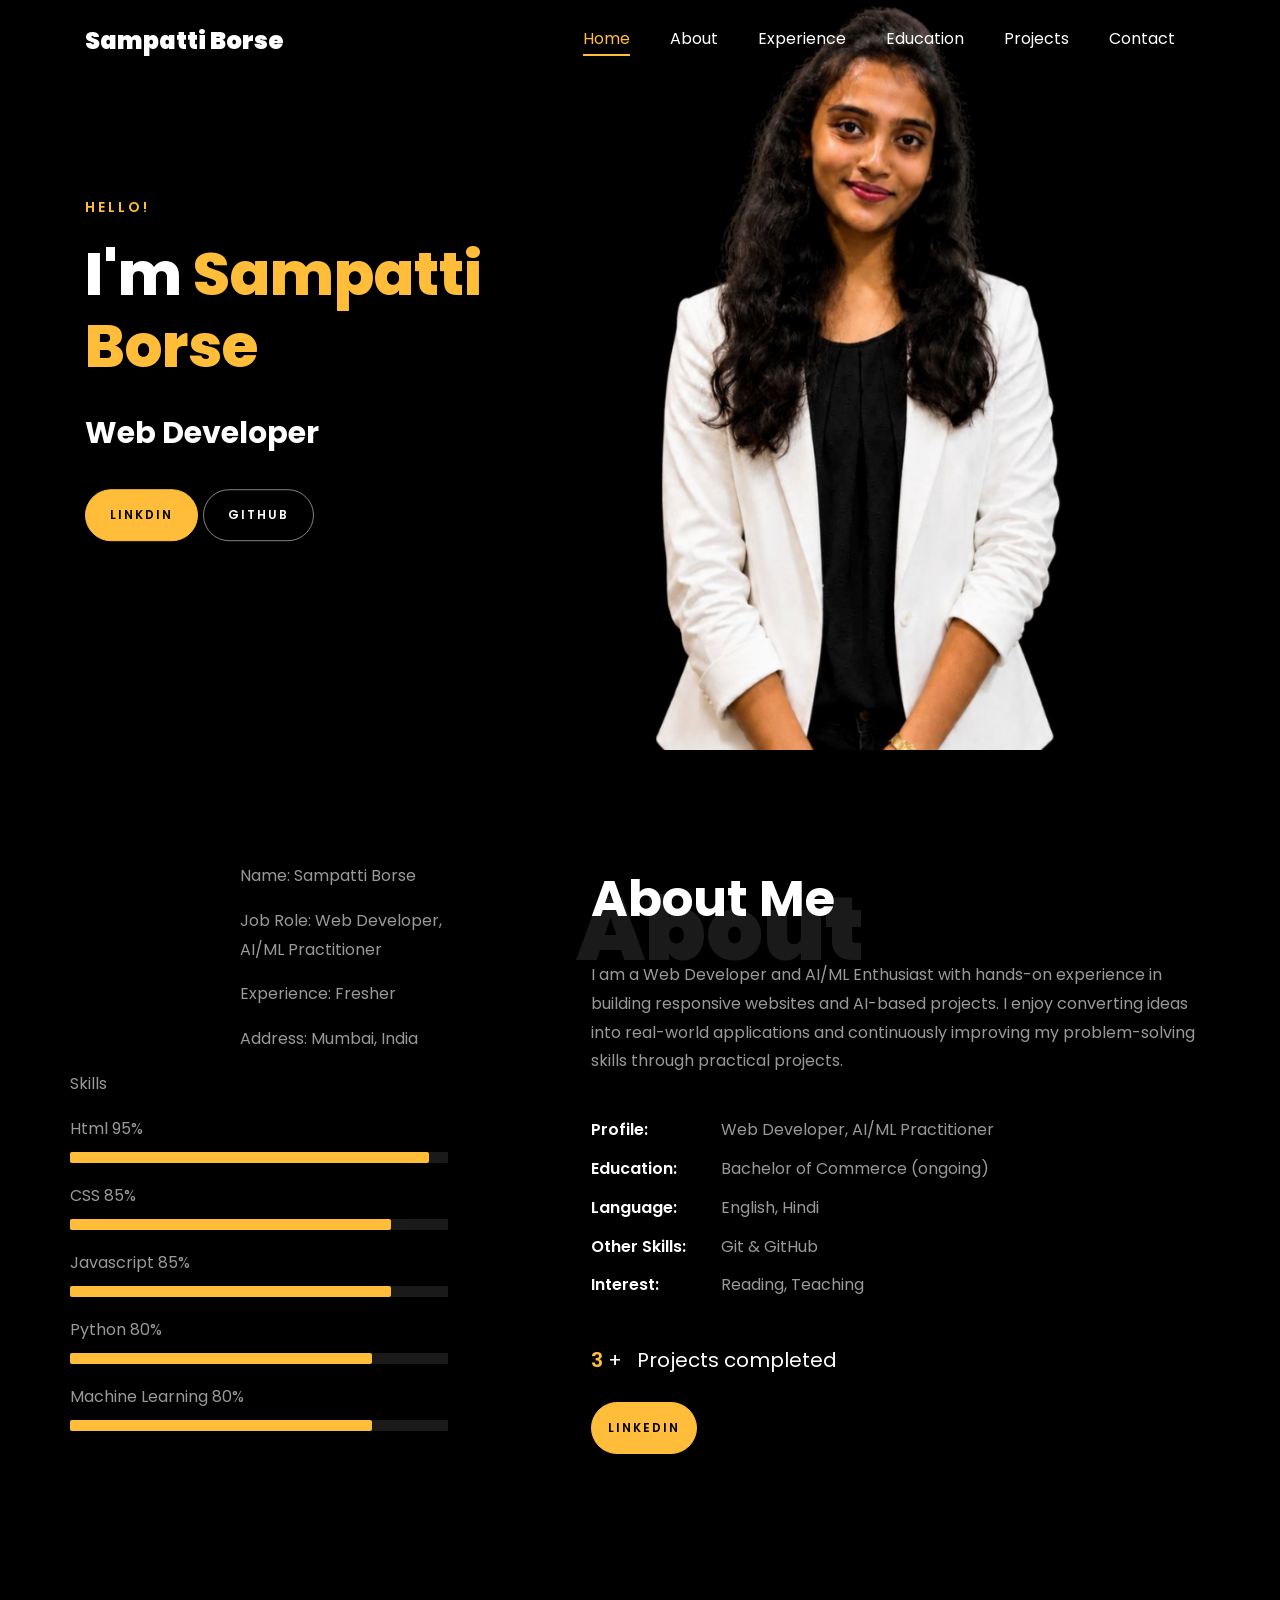
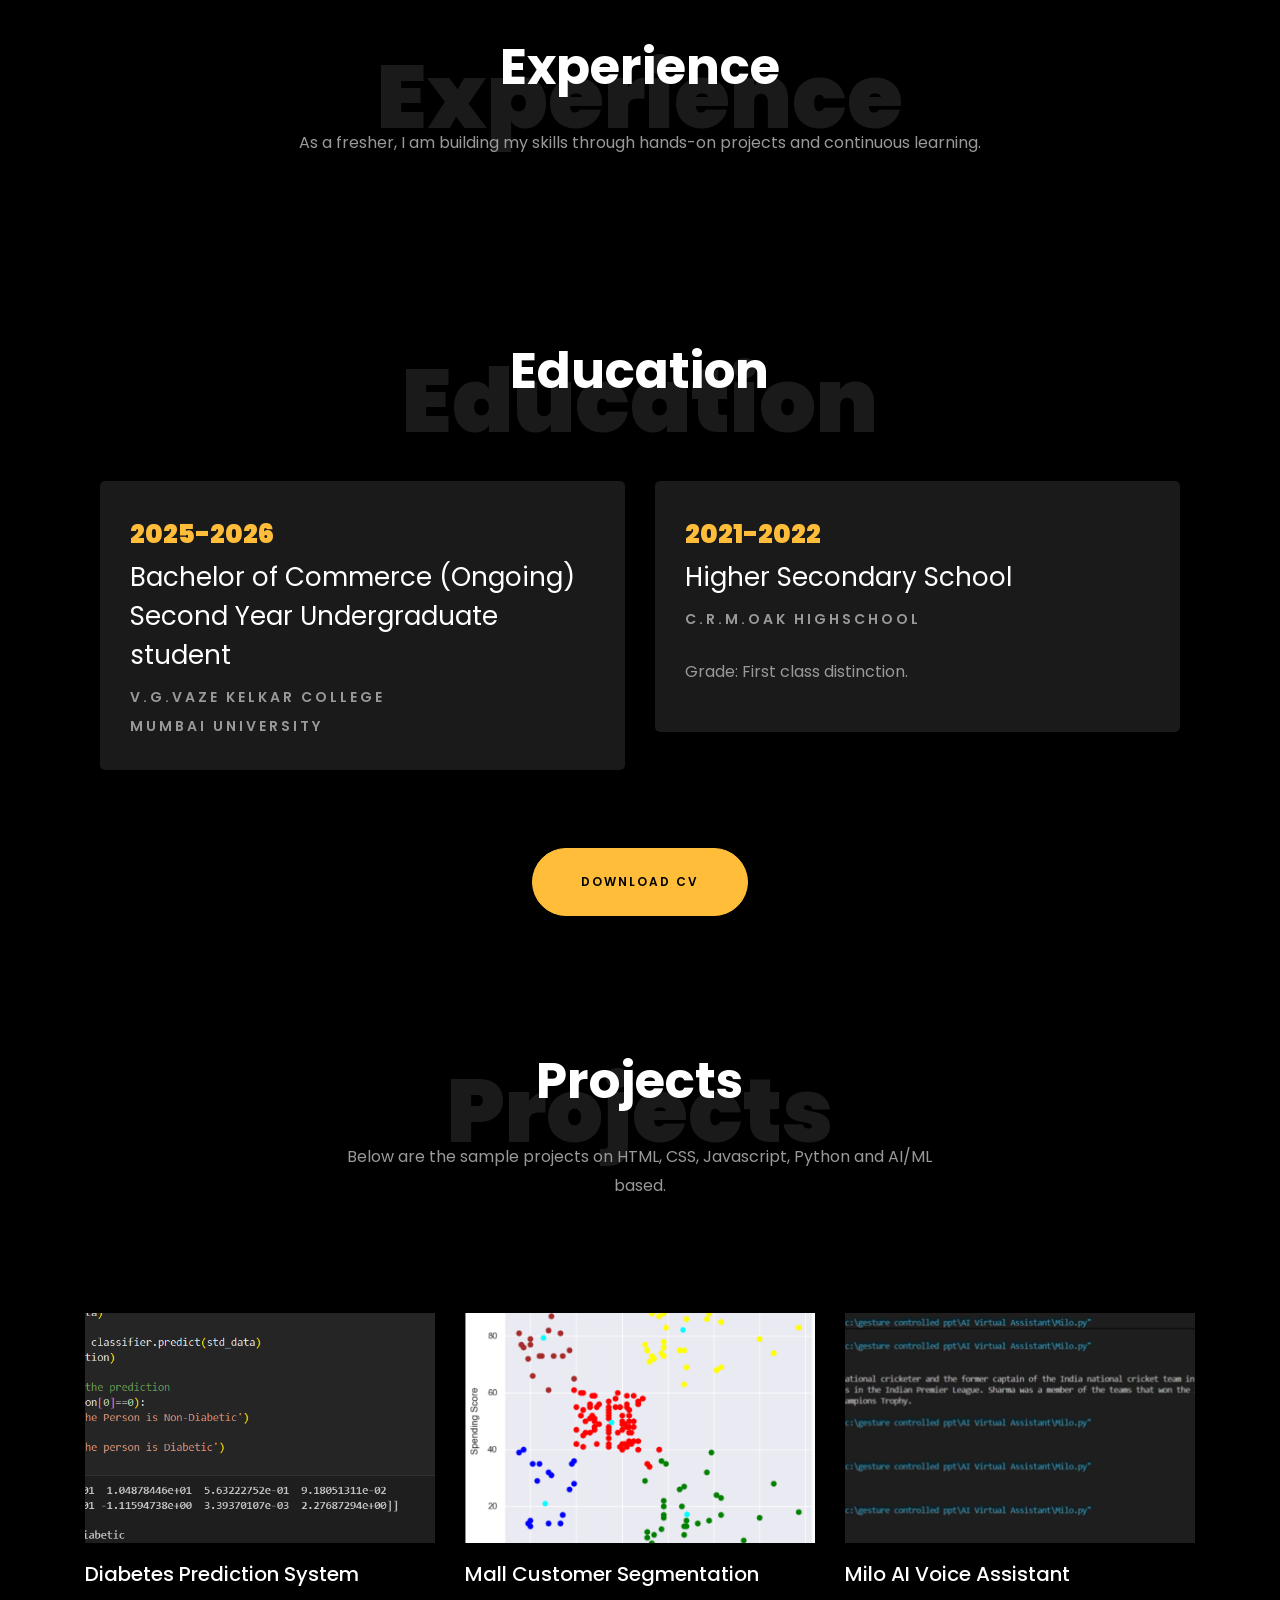
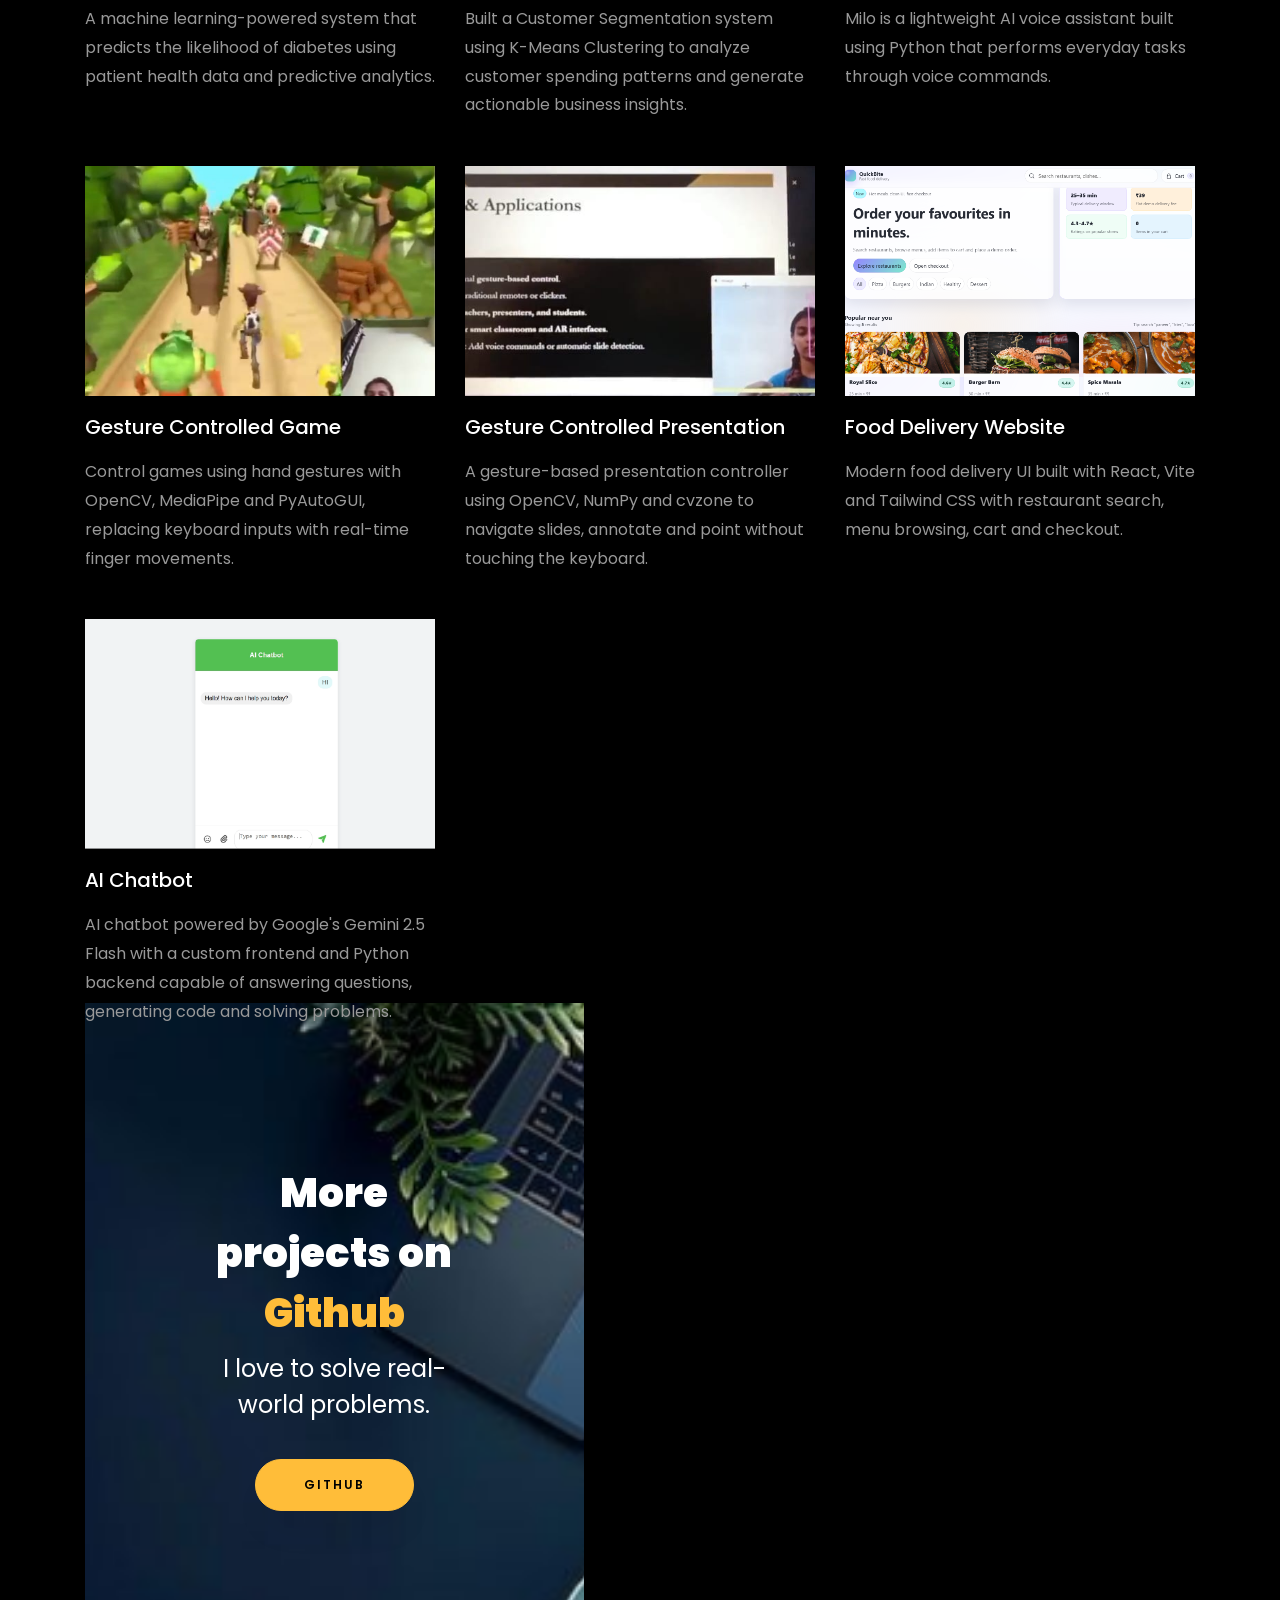
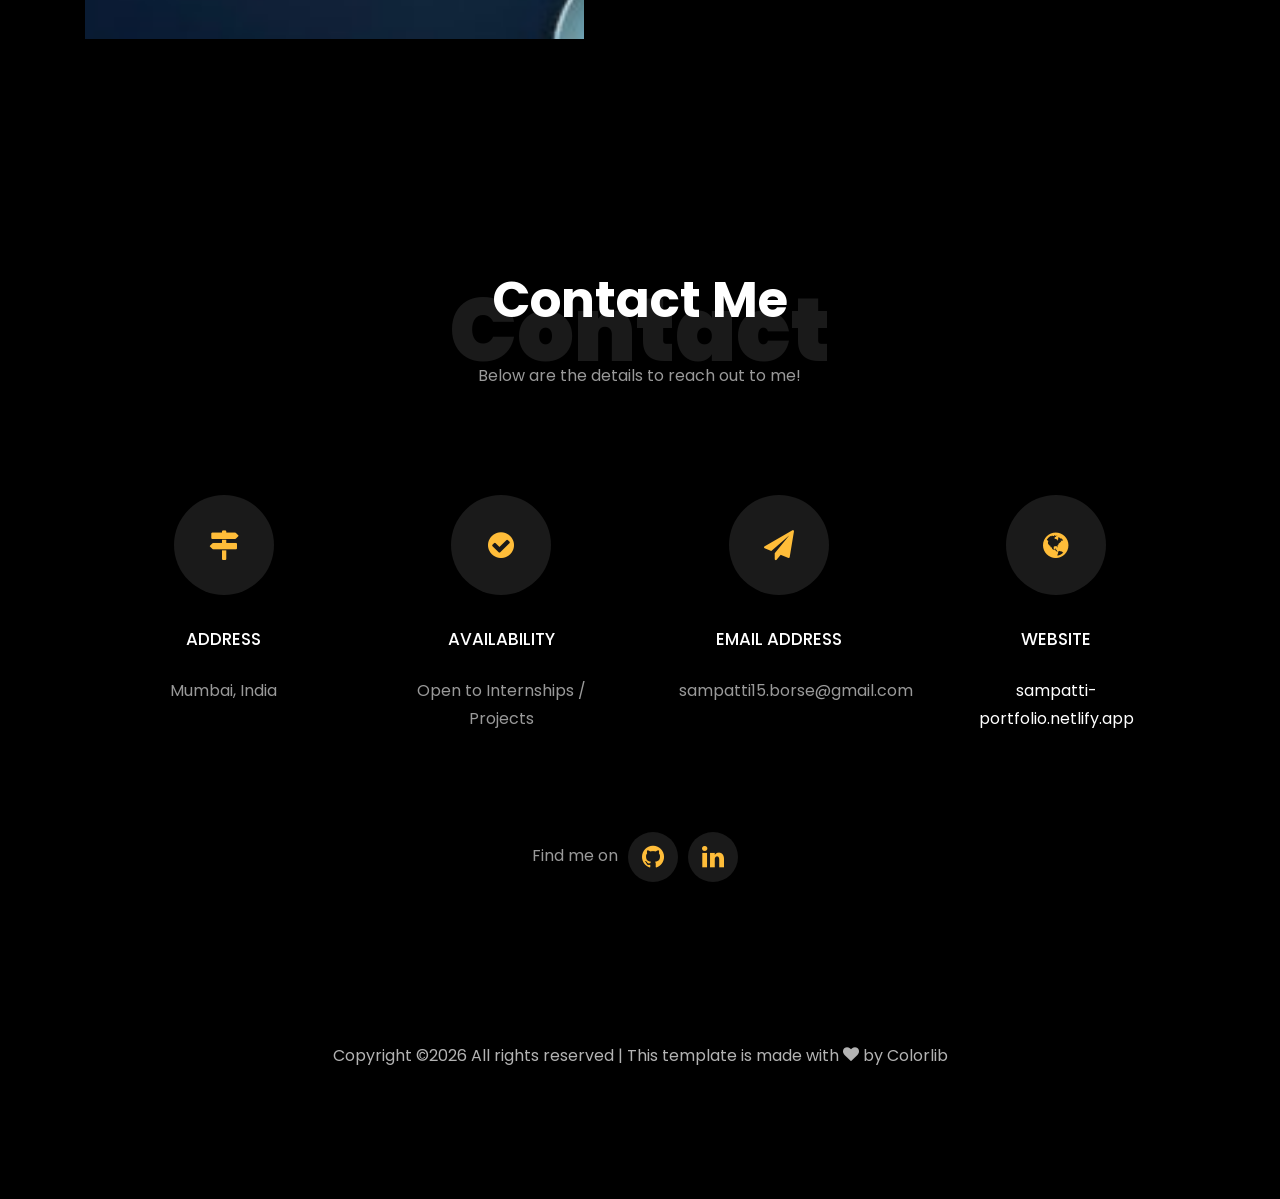
==== commit 1d2d4b6c: "Fix HTML structure for 'Other Skills' section" ====
--- a/index.html
+++ b/index.html
@@ -291,7 +291,7 @@
 									<li class="d-flex"><span>Profile:</span> <span>Web Developer, AI/ML Practitioner</span></li>
 									<li class="d-flex"><span>Education:</span> <span>Bachelor of Commerce (ongoing)</span></li>
 									<li class="d-flex"><span>Language:</span> <span>English, Hindi</span></li>
-									<li class="d-flex"><span>Other Skills:</span> Git & GitHub<span></span></li>
+									<li class="d-flex"><span>Other Skills:</span><span>Git & GitHub</span></li>
 									<li class="d-flex"><span>Interest:</span> <span>Reading, Teaching</span></li>
 									
 								</ul>
